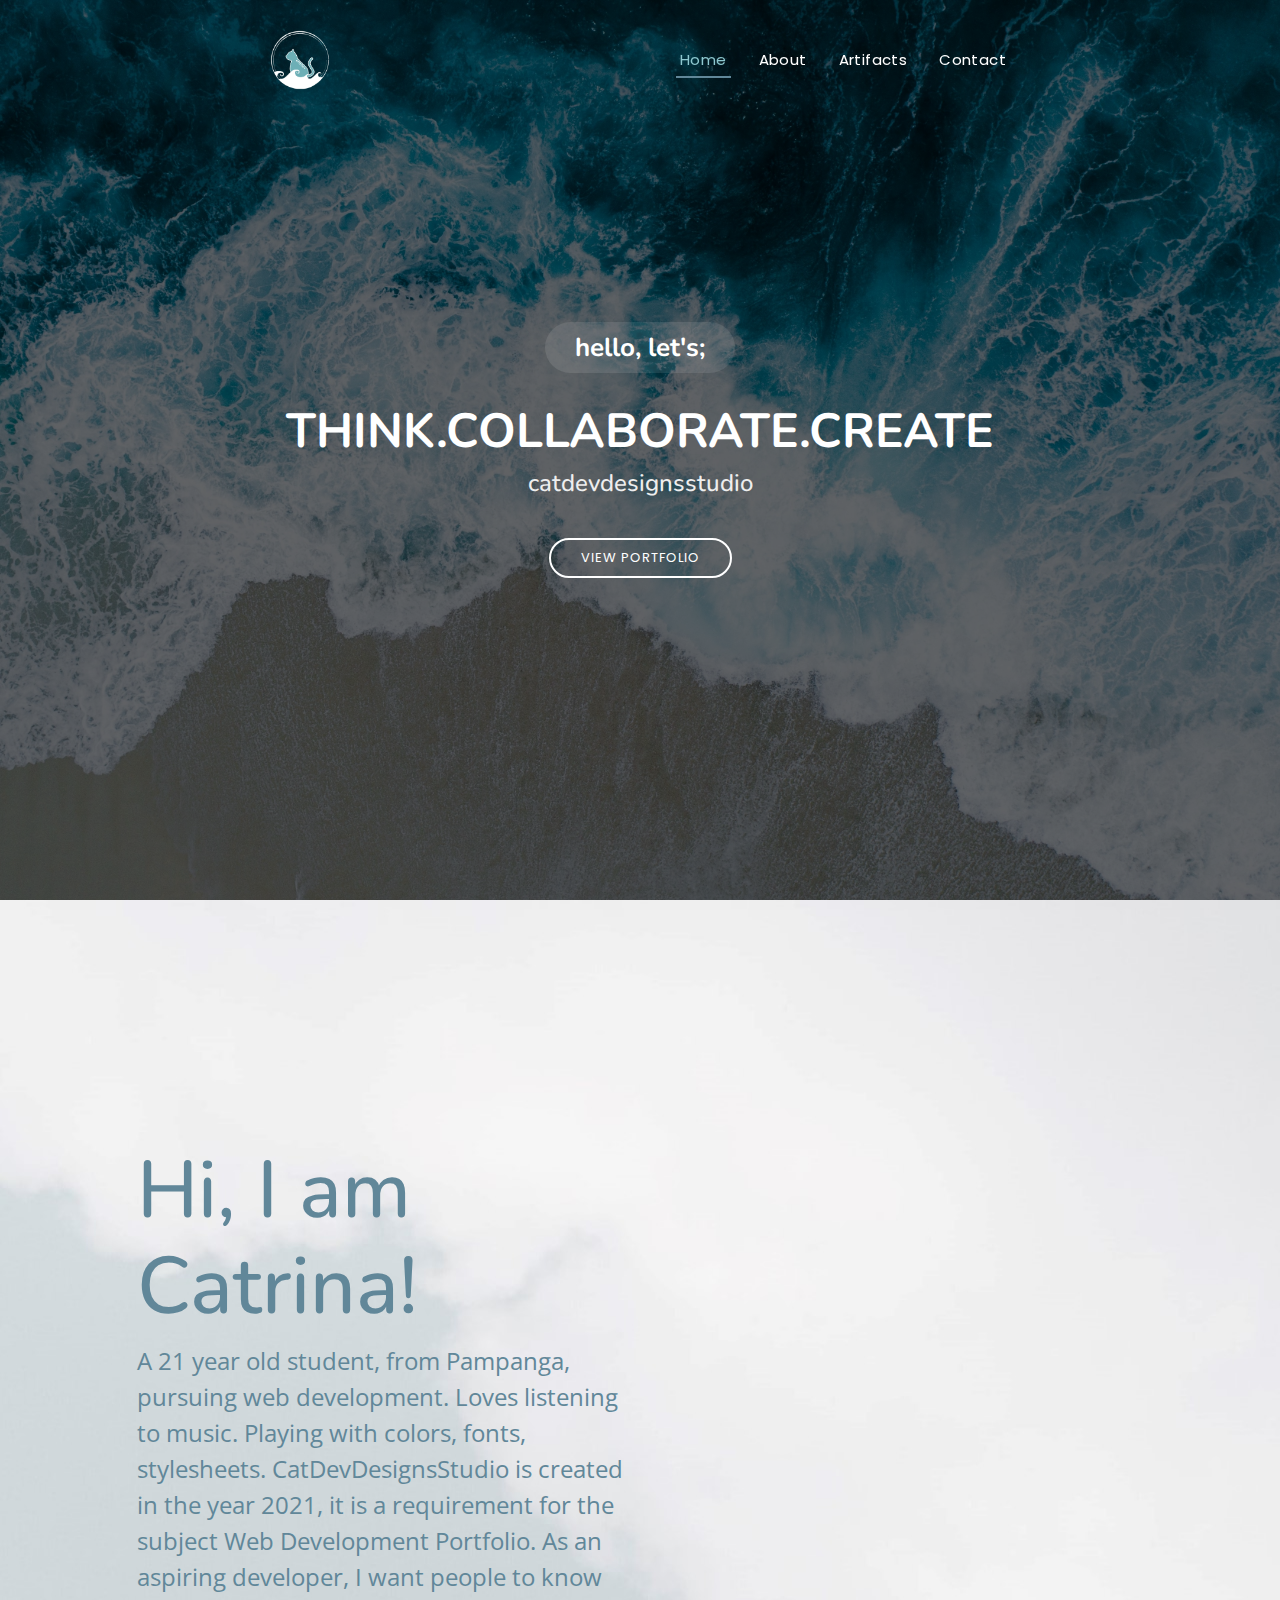
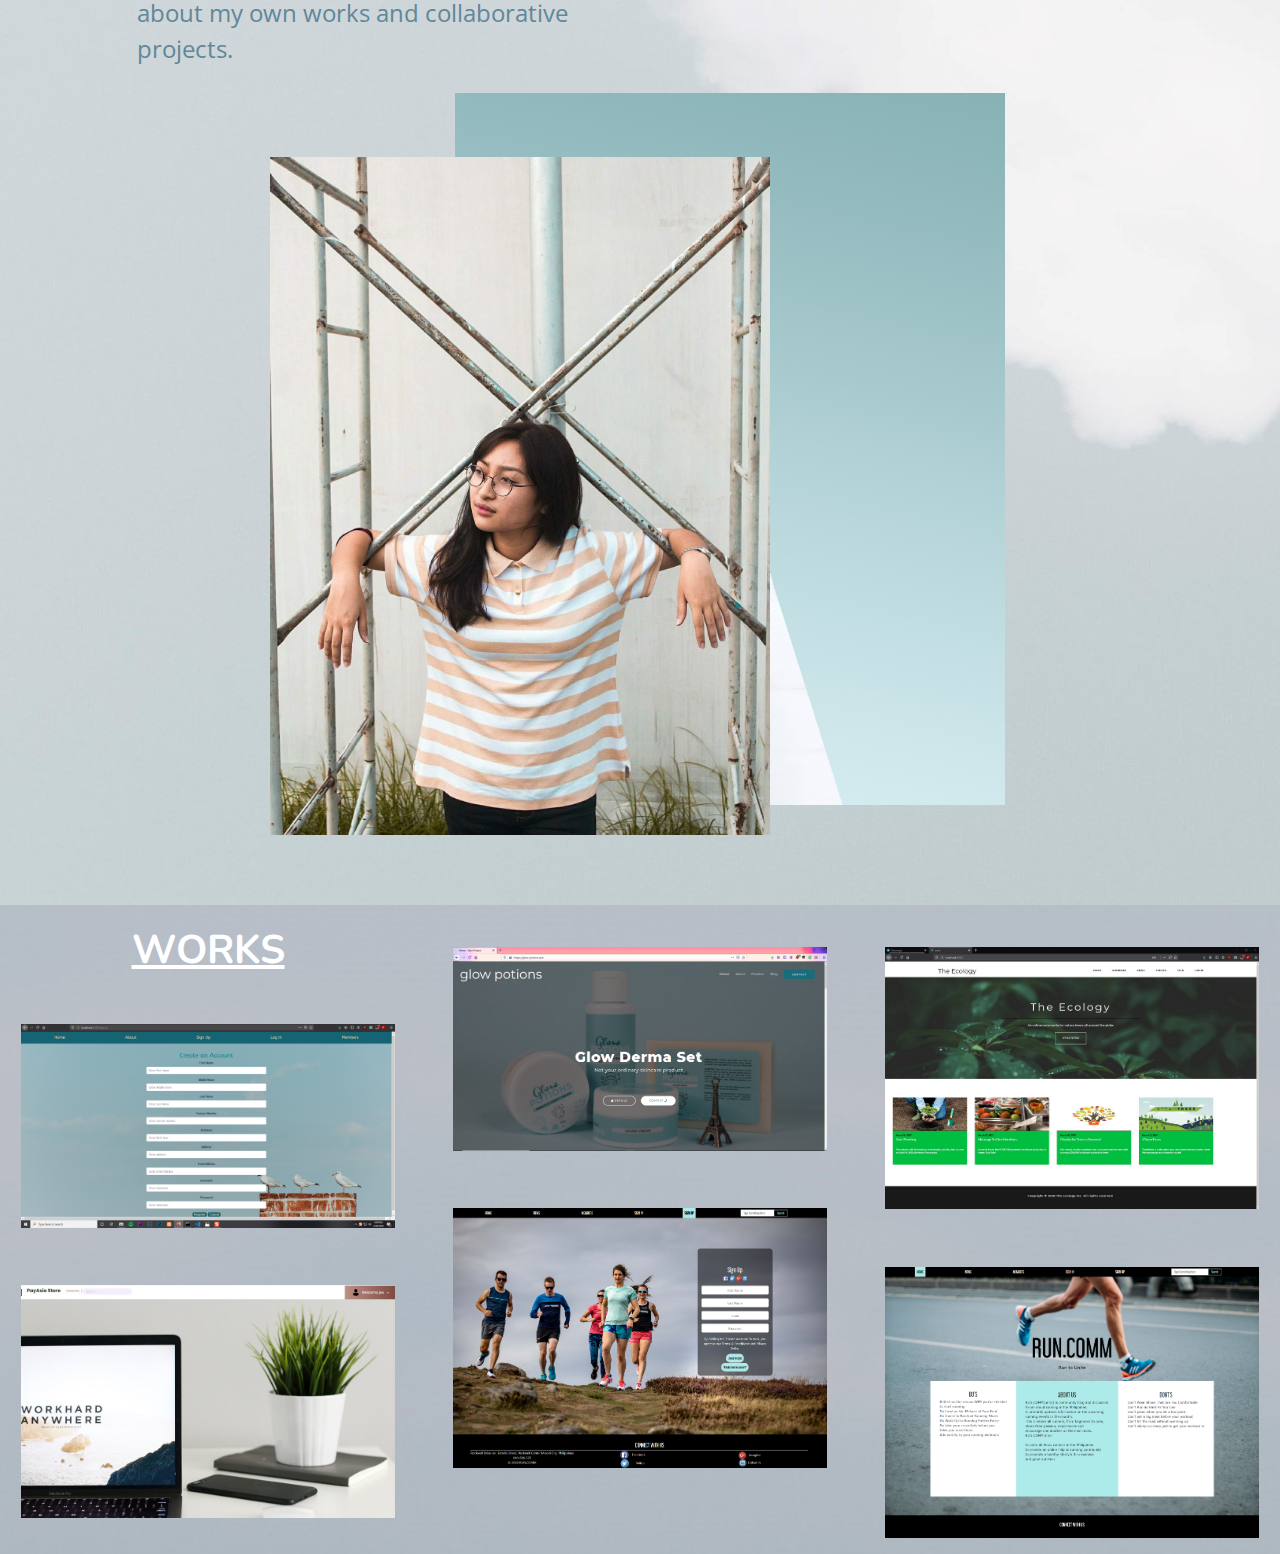
==== index.html @ 08a3bab7 "Add files via upload" ====
<!DOCTYPE html>
<html lang="en">
<head>
  <meta charset="utf-8">
  <meta content="width=device-width, initial-scale=1.0" name="viewport">
  <title>catdev</title>
  <meta content="" name="description">
  <meta content="" name="keywords">
  <!-- Favicons -->
  <link href="assets/img/catdev.png" rel="icon">
  <!-- Google Fonts -->
  <link href="https://fonts.googleapis.com/css?family=Open+Sans:300,300i,400,400i,600,600i,700,700i|Nunito:300,300i,400,400i,600,600i,700,700i|Poppins:300,300i,400,400i,500,500i,600,600i,700,700i" rel="stylesheet">
  <!-- Vendor CSS Files -->
  <link href="assets/vendor/bootstrap/css/bootstrap.min.css" rel="stylesheet">
  <link href="assets/vendor/bootstrap-icons/bootstrap-icons.css" rel="stylesheet">
  <link href="assets/vendor/boxicons/css/boxicons.min.css" rel="stylesheet">
  <link href="assets/vendor/glightbox/css/glightbox.min.css" rel="stylesheet">
  <link href="assets/vendor/remixicon/remixicon.css" rel="stylesheet">
  <link href="assets/vendor/swiper/swiper-bundle.min.css" rel="stylesheet">
  <link rel="stylesheet" href="https://maxcdn.bootstrapcdn.com/bootstrap/4.5.2/css/bootstrap.min.css">
  <script src="https://ajax.googleapis.com/ajax/libs/jquery/3.5.1/jquery.min.js"></script>
  <script src="https://cdnjs.cloudflare.com/ajax/libs/popper.js/1.16.0/umd/popper.min.js"></script>
  <script src="https://maxcdn.bootstrapcdn.com/bootstrap/4.5.2/js/bootstrap.min.js"></script>
  <!-- Template Main CSS File -->
  <link href="assets/css/style.css" rel="stylesheet">
  <!-- =======================================================
  * Template Name: Tempo - v4.0.1
  * Template URL: https://bootstrapmade.com/tempo-free-onepage-bootstrap-theme/
  * Author: BootstrapMade.com
  * License: https://bootstrapmade.com/license/
  ======================================================== -->
</head>
<body>

  <!-- ======= Header ======= -->
  <header id="header" class="fixed-top ">
    <div class="container d-flex align-items-center justify-content-between">

      <!-- <h1 class="logo"><a href="index.html">Tempo</a></h1> -->
      <!-- Uncomment below if you prefer to use an image logo -->
      <a href="index.html" class="logo"><img src="assets/img/catdev.png" id="logo" class="img-fluid"></a>

      <nav id="navbar" class="navbar">
        <ul>
          <li><a class="nav-link scrollto active" href="#hero">Home</a></li>
          <li><a class="nav-link scrollto" href="#about">About</a></li>
          <li><a class="nav-link scrollto " href="#portfolio">Artifacts</a></li>
          <li><a class="nav-link scrollto" href="#contact">Contact</a></li>
        </ul>
      </nav><!-- .navbar -->

    </div>
  </header><!-- End Header -->
  <!-- ======= Hero Section ======= -->
  <section id="hero">
    <div class="hero-container">
      <h3><strong>hello, let's;</strong></h3>
      <h1>think.collaborate.create</h1>
      <h2>catdevdesignsstudio</h2>
      <a href="#about" class="btn-get-started scrollto">View Portfolio</a>
    </div>
  </section><!-- End Hero -->
  <main id="main"> 
    <!-- ======= About Section ======= -->
    <section id="about" class="about">
    <div class="container-fluid">
      <div class="row">
        <div class="col-md-6">
          <h3 class="aboutcat">Hi, I am Catrina!</h3>        
          <p class="aboutdev">A 21 year old student, from Pampanga, pursuing web development. Loves listening to music.
           Playing with colors, fonts, stylesheets. CatDevDesignsStudio is created in the year 2021, it is a requirement for the subject Web Development Portfolio. As an aspiring developer, I want people to know about my own works and collaborative projects.</p>
        </div>
      <div class="container">
        <div class="image-stack">
          <div class="image-stack__item image-stack__item--top">
            <img src="./assets/img/aboutdev.JPG" alt="A portrait of a girl under hanging flowers." style="width: 500px;">
          </div>
          <div class="image-stack__item image-stack__item--bottom">
            <img src="./assets/img/overlap.jpg" alt="" style="width: 550px;">
          </div>
        </div>
      </div>
      </div>
    </div>
  </section> <!-- End About Section -->
   
    <!-- ======= Portfolio Section ======= -->
    <div id="portfolio">
      <h1 class="title">WORKS</h1>
      <div class="tile scale-anm web all">
            <img src="./assets/img/portfolio/Signup_2.PNG" alt="" />
      </div>
      <div class="tile scale-anm bcards all">
        <img src="./assets/img/portfolio/home_pay.jpg" alt="" />
      </div>
      <div class="tile scale-anm web all">
        <img src="./assets/img/portfolio/home_glow.PNG" alt="" />
      </div>
      <div class="tile scale-anm web all">
                <img src="./assets/img/portfolio/signup.png" alt="" />
      </div>
      <div class="tile scale-anm flyers all">
            <img src="./assets/img/portfolio/home_eco.jpg" alt="" />
      </div>
      <div class="tile scale-anm bcards all">
                <img src="./assets/img/portfolio/home_run.png" alt="" />
      </div>

      <div style="clear:both;"></div>
  <script src='https://cdnjs.cloudflare.com/ajax/libs/jquery/3.1.1/jquery.min.js'></script>

    <script src="js/index.js"></script>

    
  </footer><!-- End Footer -->
  <a href="#" class="back-to-top d-flex align-items-center justify-content-center"><i class="bi bi-arrow-up-short"></i></a>
  <!-- Vendor JS Files -->
  <script src="assets/vendor/bootstrap/js/bootstrap.bundle.min.js"></script>
  <script src="assets/vendor/glightbox/js/glightbox.min.js"></script>
  <script src="assets/vendor/isotope-layout/isotope.pkgd.min.js"></script>
  <script src="assets/vendor/php-email-form/validate.js"></script>
  <script src="assets/vendor/swiper/swiper-bundle.min.js"></script>
  <!-- Template Main JS File -->
  <script src="assets/js/main.js"></script>
</body>

</html>
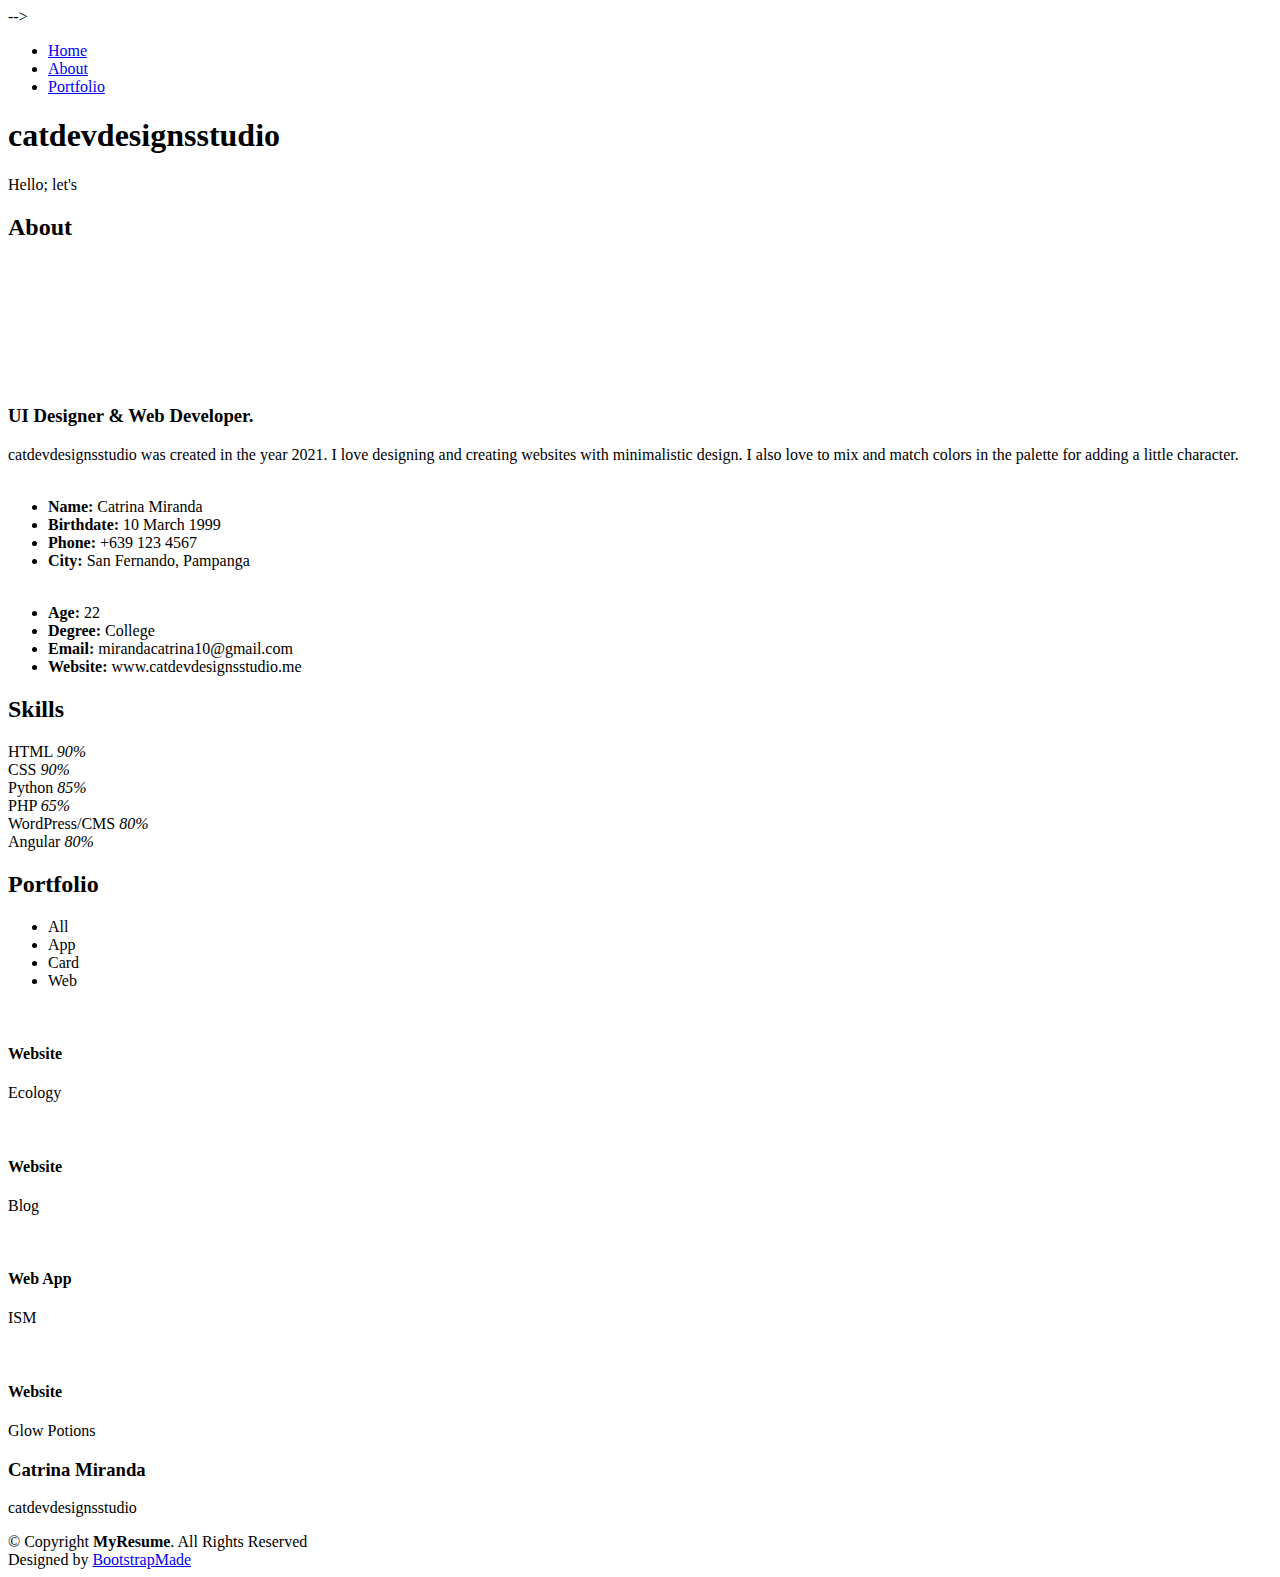
==== commit 917e0eb6: "Add files via upload" ====
--- a/index.html
+++ b/index.html
@@ -1,127 +1,752 @@
 <!DOCTYPE html>
 <html lang="en">
+
 <head>
   <meta charset="utf-8">
   <meta content="width=device-width, initial-scale=1.0" name="viewport">
-  <title>catdev</title>
+
+  <title>catdevdesignsstudio</title>
   <meta content="" name="description">
   <meta content="" name="keywords">
+
   <!-- Favicons -->
-  <link href="assets/img/catdev.png" rel="icon">
+  <link href="./assets/img/catdev.png" rel="icon">
+  <link href="./assets/img/apple-touch-icon.png" rel="apple-touch-icon">
+
   <!-- Google Fonts -->
-  <link href="https://fonts.googleapis.com/css?family=Open+Sans:300,300i,400,400i,600,600i,700,700i|Nunito:300,300i,400,400i,600,600i,700,700i|Poppins:300,300i,400,400i,500,500i,600,600i,700,700i" rel="stylesheet">
+  <link href="https://fonts.googleapis.com/css?family=Open+Sans:300,300i,400,400i,600,600i,700,700i|Raleway:300,300i,400,400i,500,500i,600,600i,700,700i|Poppins:300,300i,400,400i,500,500i,600,600i,700,700i" rel="stylesheet">
+
   <!-- Vendor CSS Files -->
-  <link href="assets/vendor/bootstrap/css/bootstrap.min.css" rel="stylesheet">
-  <link href="assets/vendor/bootstrap-icons/bootstrap-icons.css" rel="stylesheet">
-  <link href="assets/vendor/boxicons/css/boxicons.min.css" rel="stylesheet">
-  <link href="assets/vendor/glightbox/css/glightbox.min.css" rel="stylesheet">
-  <link href="assets/vendor/remixicon/remixicon.css" rel="stylesheet">
-  <link href="assets/vendor/swiper/swiper-bundle.min.css" rel="stylesheet">
-  <link rel="stylesheet" href="https://maxcdn.bootstrapcdn.com/bootstrap/4.5.2/css/bootstrap.min.css">
-  <script src="https://ajax.googleapis.com/ajax/libs/jquery/3.5.1/jquery.min.js"></script>
-  <script src="https://cdnjs.cloudflare.com/ajax/libs/popper.js/1.16.0/umd/popper.min.js"></script>
-  <script src="https://maxcdn.bootstrapcdn.com/bootstrap/4.5.2/js/bootstrap.min.js"></script>
+  <link href="./assets/vendor/aos/aos.css" rel= "stylesheet">
+  <link href="./assets/vendor/bootstrap/css/bootstrap.rtl.min.css" rel="stylesheet">
+  <link href="./assets/vendor/bootstrap-icons/bootstrap-icons.css" rel="stylesheet">
+  <link href="./assets/vendor/boxicons/css/boxicons.min.css" rel="stylesheet">
+  <link href="./assets/vendor/glightbox/css/glightbox.min.css" rel="stylesheet">
+  <link href="./assets/vendor/swiper/swiper-bundle.min.css" rel="stylesheet">
+
   <!-- Template Main CSS File -->
-  <link href="assets/css/style.css" rel="stylesheet">
+  <link href="./assets/css/style.css" rel="stylesheet">
+
   <!-- =======================================================
-  * Template Name: Tempo - v4.0.1
-  * Template URL: https://bootstrapmade.com/tempo-free-onepage-bootstrap-theme/
+  * Template Name: MyResume - v4.1.0
+  * Template URL: https://bootstrapmade.com/free-html-bootstrap-template-my-resume/
   * Author: BootstrapMade.com
   * License: https://bootstrapmade.com/license/
   ======================================================== -->
 </head>
+
 <body>
 
+ <!--   ======= Mobile nav toggle button ======= -->
+  <!-- <button type="button" class="mobile-nav-toggle d-xl-none"><i class="bi bi-list mobile-nav-toggle"></i></button> -->
+  <!-- <i class="bi bi-list mobile-nav-toggle d-xl-none"></i> --> -->
+  
   <!-- ======= Header ======= -->
-  <header id="header" class="fixed-top ">
-    <div class="container d-flex align-items-center justify-content-between">
-
-      <!-- <h1 class="logo"><a href="index.html">Tempo</a></h1> -->
-      <!-- Uncomment below if you prefer to use an image logo -->
-      <a href="index.html" class="logo"><img src="assets/img/catdev.png" id="logo" class="img-fluid"></a>
-
-      <nav id="navbar" class="navbar">
-        <ul>
-          <li><a class="nav-link scrollto active" href="#hero">Home</a></li>
-          <li><a class="nav-link scrollto" href="#about">About</a></li>
-          <li><a class="nav-link scrollto " href="#portfolio">Artifacts</a></li>
-          <li><a class="nav-link scrollto" href="#contact">Contact</a></li>
-        </ul>
-      </nav><!-- .navbar -->
-
-    </div>
+  <header id="header" class="d-flex flex-column justify-content-center">
+    
+
+    <nav id="navbar" class="navbar nav-menu">
+      <ul>
+        <li><a href="#hero" class="nav-link scrollto active"><i class="bx bx-home"></i> <span>Home</span></a></li>
+        <li><a href="#about" class="nav-link scrollto"><i class="bx bx-user"></i> <span>About</span></a></li>
+        <!-- <li><a href="#resume" class="nav-link scrollto"><i class="bx bx-file-blank"></i> <span>Resume</span></a></li> -->
+        <li><a href="#portfolio" class="nav-link scrollto"><i class="bx bx-book-content"></i> <span>Portfolio</span></a></li>
+        <!-- <li><a href="#services" class="nav-link scrollto"><i class="bx bx-server"></i> <span>Services</span></a></li> -->
+        <!-- <li><a href="#contact" class="nav-link scrollto"><i class="bx bx-envelope"></i> <span>Contact</span></a></li> -->
+      </ul>
+    </nav><!-- .nav-menu -->
+
   </header><!-- End Header -->
+
   <!-- ======= Hero Section ======= -->
-  <section id="hero">
-    <div class="hero-container">
-      <h3><strong>hello, let's;</strong></h3>
-      <h1>think.collaborate.create</h1>
-      <h2>catdevdesignsstudio</h2>
-      <a href="#about" class="btn-get-started scrollto">View Portfolio</a>
+  <section id="hero" class="d-flex flex-column justify-content-center">
+    <div class="container" data-aos="zoom-in" data-aos-delay="100">
+     
+      <h1>catdevdesignsstudio</h1>
+      <p>Hello; let's <span class="typed" data-typed-items=" think., collaborate., create."></span></p>
+      <div class="social-links">
+        <a href="#" class="twitter"><i class="bx bxl-twitter"></i></a>
+        <a href="#" class="facebook"><i class="bx bxl-facebook"></i></a>
+        <a href="#" class="instagram"><i class="bx bxl-instagram"></i></a>
+        <a href="#" class="google-plus"><i class="bx bxl-google"></i></a>
+        
+      </div>
     </div>
   </section><!-- End Hero -->
-  <main id="main"> 
+
+  <main id="main">
+
     <!-- ======= About Section ======= -->
     <section id="about" class="about">
-    <div class="container-fluid">
-      <div class="row">
-        <div class="col-md-6">
-          <h3 class="aboutcat">Hi, I am Catrina!</h3>        
-          <p class="aboutdev">A 21 year old student, from Pampanga, pursuing web development. Loves listening to music.
-           Playing with colors, fonts, stylesheets. CatDevDesignsStudio is created in the year 2021, it is a requirement for the subject Web Development Portfolio. As an aspiring developer, I want people to know about my own works and collaborative projects.</p>
-        </div>
-      <div class="container">
-        <div class="image-stack">
-          <div class="image-stack__item image-stack__item--top">
-            <img src="./assets/img/aboutdev.JPG" alt="A portrait of a girl under hanging flowers." style="width: 500px;">
-          </div>
-          <div class="image-stack__item image-stack__item--bottom">
-            <img src="./assets/img/overlap.jpg" alt="" style="width: 550px;">
-          </div>
-        </div>
-      </div>
+      <div class="container" data-aos="fade-up">
+
+        <div class="section-title">
+          <h2>About</h2>
+          <p></p>
+        </div>
+
+        <div class="row">
+          <div class="col-lg-4">
+            <img src="./assets/img/cat.JPG" class="img-fluid" alt="">
+          </div>
+          <div class="col-lg-8 pt-4 pt-lg-0 content">
+            <br>
+            <br>
+            <br>
+            <br>
+            <br>
+            <br>
+            <h3>UI Designer &amp; Web Developer.</h3>
+            <p class="fst-italic">
+              catdevdesignsstudio was created in the year 2021. I love designing and creating websites with minimalistic design. 
+              I also love to mix and match colors in the palette for adding a little character.
+            </p>
+            <div class="row">
+              <div class="col-lg-6">
+                <ul>
+                  <br>
+                  <li><i class="bi bi-chevron-right"></i> <strong>Name:</strong> <span>Catrina Miranda</span></li>
+                  <li><i class="bi bi-chevron-right"></i> <strong>Birthdate:</strong> <span>10 March 1999</span></li>
+                  <li><i class="bi bi-chevron-right"></i> <strong>Phone:</strong> <span>+639 123 4567</span></li>
+                  <li><i class="bi bi-chevron-right"></i> <strong>City:</strong> <span>San Fernando, Pampanga</span></li>
+                </ul>
+              </div>
+              <div class="col-lg-6">
+                <ul>
+                  <br>
+                  <li><i class="bi bi-chevron-right"></i> <strong>Age:</strong> <span>22</span></li>
+                  <li><i class="bi bi-chevron-right"></i> <strong>Degree:</strong> <span>College</span></li>
+                  <li><i class="bi bi-chevron-right"></i> <strong>Email:</strong> <span>mirandacatrina10@gmail.com</span></li>
+                  <li><i class="bi bi-chevron-right"></i> <strong>Website:</strong> <span>www.catdevdesignsstudio.me</span></li>
+                </ul>
+              </div>
+            </div>
+            
+          </div>
+        </div>
+
+      </div>
+    </section><!-- End About Section -->
+
+    <!-- ======= Facts Section ======= -->
+   <!--  <section id="facts" class="facts">
+      <div class="container" data-aos="fade-up">
+
+        <div class="section-title">
+          <h2>Facts</h2>
+          <p>Magnam dolores commodi suscipit. Necessitatibus eius consequatur ex aliquid fuga eum quidem. Sit sint consectetur velit. Quisquam quos quisquam cupiditate. Et nemo qui impedit suscipit alias ea. Quia fugiat sit in iste officiis commodi quidem hic quas.</p>
+        </div>
+
+        <div class="row">
+
+          <div class="col-lg-3 col-md-6">
+            <div class="count-box">
+              <i class="bi bi-emoji-smile"></i>
+              <span data-purecounter-start="0" data-purecounter-end="232" data-purecounter-duration="1" class="purecounter"></span>
+              <p>Happy Clients</p>
+            </div>
+          </div>
+
+          <div class="col-lg-3 col-md-6 mt-5 mt-md-0">
+            <div class="count-box">
+              <i class="bi bi-journal-richtext"></i>
+              <span data-purecounter-start="0" data-purecounter-end="521" data-purecounter-duration="1" class="purecounter"></span>
+              <p>Projects</p>
+            </div>
+          </div>
+
+          <div class="col-lg-3 col-md-6 mt-5 mt-lg-0">
+            <div class="count-box">
+              <i class="bi bi-headset"></i>
+              <span data-purecounter-start="0" data-purecounter-end="1463" data-purecounter-duration="1" class="purecounter"></span>
+              <p>Hours Of Support</p>
+            </div>
+          </div>
+
+          <div class="col-lg-3 col-md-6 mt-5 mt-lg-0">
+            <div class="count-box">
+              <i class="bi bi-award"></i>
+              <span data-purecounter-start="0" data-purecounter-end="25" data-purecounter-duration="1" class="purecounter"></span>
+              <p>Awards</p>
+            </div>
+          </div>
+
+        </div>
+
+      </div>
+    </section> --><!-- End Facts Section -->
+
+    <!-- ======= Skills Section ======= -->
+    <section id="skills" class="skills section-bg">
+      <div class="container" data-aos="fade-up">
+
+        <div class="section-title">
+          <h2>Skills</h2>
+         
+        </div>
+
+        <div class="row skills-content">
+
+          <div class="col-lg-6">
+
+            <div class="progress">
+              <span class="skill">HTML <i class="val">90%</i></span>
+              <div class="progress-bar-wrap">
+                <div class="progress-bar" role="progressbar" aria-valuenow="90" aria-valuemin="0" aria-valuemax="100"></div>
+              </div>
+            </div>
+
+            <div class="progress">
+              <span class="skill">CSS <i class="val">90%</i></span>
+              <div class="progress-bar-wrap">
+                <div class="progress-bar" role="progressbar" aria-valuenow="90" aria-valuemin="0" aria-valuemax="100"></div>
+              </div>
+            </div>
+
+            <div class="progress">
+              <span class="skill">Python <i class="val">85%</i></span>
+              <div class="progress-bar-wrap">
+                <div class="progress-bar" role="progressbar" aria-valuenow="85" aria-valuemin="0" aria-valuemax="100"></div>
+              </div>
+            </div>
+
+          </div>
+
+          <div class="col-lg-6">
+
+            <div class="progress">
+              <span class="skill">PHP <i class="val">65%</i></span>
+              <div class="progress-bar-wrap">
+                <div class="progress-bar" role="progressbar" aria-valuenow="65" aria-valuemin="0" aria-valuemax="100"></div>
+              </div>
+            </div>
+
+            <div class="progress">
+              <span class="skill">WordPress/CMS <i class="val">80%</i></span>
+              <div class="progress-bar-wrap">
+                <div class="progress-bar" role="progressbar" aria-valuenow="80" aria-valuemin="0" aria-valuemax="100"></div>
+              </div>
+            </div>
+
+            <div class="progress">
+              <span class="skill">Angular <i class="val">80%</i></span>
+              <div class="progress-bar-wrap">
+                <div class="progress-bar" role="progressbar" aria-valuenow="80" aria-valuemin="0" aria-valuemax="100"></div>
+              </div>
+            </div>
+
+          </div>
+
+        </div>
+
+      </div>
+    </section><!-- End Skills Section -->
+
+    <!-- ======= Resume Section ======= -->
+    <!-- <section id="resume" class="resume">
+      <div class="container" data-aos="fade-up">
+
+        <div class="section-title">
+          <h2>Resume</h2>
+          <p>Magnam dolores commodi suscipit. Necessitatibus eius consequatur ex aliquid fuga eum quidem. Sit sint consectetur velit. Quisquam quos quisquam cupiditate. Et nemo qui impedit suscipit alias ea. Quia fugiat sit in iste officiis commodi quidem hic quas.</p>
+        </div>
+
+        <div class="row">
+          <div class="col-lg-6">
+            <h3 class="resume-title">Sumary</h3>
+            <div class="resume-item pb-0">
+              <h4>Brandon Johnson</h4>
+              <p><em>Innovative and deadline-driven Graphic Designer with 3+ years of experience designing and developing user-centered digital/print marketing material from initial concept to final, polished deliverable.</em></p>
+              <ul>
+                <li>Portland par 127,Orlando, FL</li>
+                <li>(123) 456-7891</li>
+                <li>alice.barkley@example.com</li>
+              </ul>
+            </div>
+
+            <h3 class="resume-title">Education</h3>
+            <div class="resume-item">
+              <h4>Master of Fine Arts &amp; Graphic Design</h4>
+              <h5>2015 - 2016</h5>
+              <p><em>Rochester Institute of Technology, Rochester, NY</em></p>
+              <p>Qui deserunt veniam. Et sed aliquam labore tempore sed quisquam iusto autem sit. Ea vero voluptatum qui ut dignissimos deleniti nerada porti sand markend</p>
+            </div>
+            <div class="resume-item">
+              <h4>Bachelor of Fine Arts &amp; Graphic Design</h4>
+              <h5>2010 - 2014</h5>
+              <p><em>Rochester Institute of Technology, Rochester, NY</em></p>
+              <p>Quia nobis sequi est occaecati aut. Repudiandae et iusto quae reiciendis et quis Eius vel ratione eius unde vitae rerum voluptates asperiores voluptatem Earum molestiae consequatur neque etlon sader mart dila</p>
+            </div>
+          </div>
+          <div class="col-lg-6">
+            <h3 class="resume-title">Professional Experience</h3>
+            <div class="resume-item">
+              <h4>Senior graphic design specialist</h4>
+              <h5>2019 - Present</h5>
+              <p><em>Experion, New York, NY </em></p>
+              <ul>
+                <li>Lead in the design, development, and implementation of the graphic, layout, and production communication materials</li>
+                <li>Delegate tasks to the 7 members of the design team and provide counsel on all aspects of the project. </li>
+                <li>Supervise the assessment of all graphic materials in order to ensure quality and accuracy of the design</li>
+                <li>Oversee the efficient use of production project budgets ranging from $2,000 - $25,000</li>
+              </ul>
+            </div>
+            <div class="resume-item">
+              <h4>Graphic design specialist</h4>
+              <h5>2017 - 2018</h5>
+              <p><em>Stepping Stone Advertising, New York, NY</em></p>
+              <ul>
+                <li>Developed numerous marketing programs (logos, brochures,infographics, presentations, and advertisements).</li>
+                <li>Managed up to 5 projects or tasks at a given time while under pressure</li>
+                <li>Recommended and consulted with clients on the most appropriate graphic design</li>
+                <li>Created 4+ design presentations and proposals a month for clients and account managers</li>
+              </ul>
+            </div>
+          </div>
+        </div>
+
+      </div>
+    </section> --><!-- End Resume Section -->
+
+    <!-- ======= Portfolio Section ======= -->
+    <section id="portfolio" class="portfolio section-bg">
+      <div class="container" data-aos="fade-up">
+
+        <div class="section-title">
+          <h2>Portfolio</h2>
+         
+        </div>
+
+        <div class="row">
+          <div class="col-lg-12 d-flex justify-content-center" data-aos="fade-up" data-aos-delay="100">
+            <ul id="portfolio-flters">
+              <li data-filter="*" class="filter-active">All</li>
+              <li data-filter=".filter-app">App</li>
+              <li data-filter=".filter-card">Card</li>
+              <li data-filter=".filter-web">Web</li>
+            </ul>
+          </div>
+        </div>
+
+        <div class="row portfolio-container" data-aos="fade-up" data-aos-delay="200">
+
+          <div class="col-lg-4 col-md-6 portfolio-item filter-app">
+            <div class="portfolio-wrap">
+              <img src="assets/img/portfolio/eco/web1.jpg" class="img-fluid" alt="">
+              <div class="portfolio-info">
+                <h4>Website</h4>
+                <p>Ecology</p>
+                <div class="portfolio-links">
+                  <a href="assets/img/portfolio/eco/web1.jpg" data-gallery="portfolioGallery" class="portfolio-lightbox"><i></i></a>
+                  <a href="portfolio-details.html" class="portfolio-details-lightbox" data-glightbox="type: external" title="Portfolio Details"><i class="bx bx-link"></i></a>
+                </div>
+              </div>
+            </div>
+          </div>
+
+          <div class="col-lg-4 col-md-6 portfolio-item filter-web">
+            <div class="portfolio-wrap">
+              <img src="assets/img/portfolio/run/blog.jpg" class="img-fluid" alt="">
+              <div class="portfolio-info">
+                <h4>Website</h4>
+                <p>Blog</p>
+                <div class="portfolio-links">
+                  <a href="assets/img/portfolio/run/blog.jpg" data-gallery="portfolioGallery" class="portfolio-lightbox"><i></i></a>
+                  <a href="portfolio-details1.html" class="portfolio-details-lightbox" data-glightbox="type: external" title="Portfolio Details"><i class="bx bx-link"></i></a>
+                </div>
+              </div>
+            </div>
+          </div>
+
+          <div class="col-lg-4 col-md-6 portfolio-item filter-app">
+            <div class="portfolio-wrap">
+              <img src="assets/img/portfolio/inventory/ism.jpg" class="img-fluid" alt="">
+              <div class="portfolio-info">
+                <h4>Web App</h4>
+                <p>ISM</p>
+                <div class="portfolio-links">
+                  <a href="assets/img/portfolio/inventory/ism.jpg" data-gallery="portfolioGallery" class="portfolio-lightbox"><i></i></a>
+                  <a href="portfolio-details2.html" class="portfolio-details-lightbox" data-glightbox="type: external" title="Portfolio Details"><i class="bx bx-link"></i></a>
+                </div>
+              </div>
+            </div>
+          </div>
+
+         <!--  <div class="col-lg-4 col-md-6 portfolio-item filter-card">
+            <div class="portfolio-wrap">
+              <img src="assets/img/portfolio/portfolio-4.jpg" class="img-fluid" alt="">
+              <div class="portfolio-info">
+                <h4>Card 2</h4>
+                <p>Card</p>
+                <div class="portfolio-links">
+                  <a href="assets/img/portfolio/portfolio-4.jpg" data-gallery="portfolioGallery" class="portfolio-lightbox" title="Card 2"><i class="bx bx-plus"></i></a>
+                  <a href="portfolio-details.html" class="portfolio-details-lightbox" data-glightbox="type: external" title="Portfolio Details"><i class="bx bx-link"></i></a>
+                </div>
+              </div>
+            </div>
+          </div> -->
+
+          <div class="col-lg-4 col-md-6 portfolio-item filter-web">
+            <div class="portfolio-wrap">
+              <img src="assets/img/portfolio/glow/11.jpg" class="img-fluid" alt="">
+              <div class="portfolio-info">
+                <h4>Website</h4>
+                <p>Glow Potions</p>
+                <div class="portfolio-links">
+                  <a href="assets/img/portfolio/glow/11.jpg" data-gallery="portfolioGallery" class="portfolio-lightbox"><i></i></a>
+                  <a href="portfolio-details3.html" class="portfolio-details-lightbox" data-glightbox="type: external" title="Portfolio Details"><i class="bx bx-link"></i></a>
+                </div>
+              </div>
+            </div>
+          </div>
+
+         <!--  <div class="col-lg-4 col-md-6 portfolio-item filter-app">
+            <div class="portfolio-wrap">
+              <img src="assets/img/portfolio/portfolio-6.jpg" class="img-fluid" alt="">
+              <div class="portfolio-info">
+                <h4>App 3</h4>
+                <p>App</p>
+                <div class="portfolio-links">
+                  <a href="assets/img/portfolio/portfolio-6.jpg" data-gallery="portfolioGallery" class="portfolio-lightbox" title="App 3"><i class="bx bx-plus"></i></a>
+                  <a href="portfolio-details.html" class="portfolio-details-lightbox" data-glightbox="type: external" title="Portfolio Details"><i class="bx bx-link"></i></a>
+                </div>
+              </div>
+            </div>
+          </div>
+ -->
+         <!--  <div class="col-lg-4 col-md-6 portfolio-item filter-card">
+            <div class="portfolio-wrap">
+              <img src="assets/img/portfolio/portfolio-7.jpg" class="img-fluid" alt="">
+              <div class="portfolio-info">
+                <h4>Card 1</h4>
+                <p>Card</p>
+                <div class="portfolio-links">
+                  <a href="assets/img/portfolio/portfolio-7.jpg" data-gallery="portfolioGallery" class="portfolio-lightbox" title="Card 1"><i class="bx bx-plus"></i></a>
+                  <a href="portfolio-details.html" class="portfolio-details-lightbox" data-glightbox="type: external" title="Portfolio Details"><i class="bx bx-link"></i></a>
+                </div>
+              </div>
+            </div>
+          </div>
+
+          <div class="col-lg-4 col-md-6 portfolio-item filter-card">
+            <div class="portfolio-wrap">
+              <img src="assets/img/portfolio/portfolio-8.jpg" class="img-fluid" alt="">
+              <div class="portfolio-info">
+                <h4>Card 3</h4>
+                <p>Card</p>
+                <div class="portfolio-links">
+                  <a href="assets/img/portfolio/portfolio-8.jpg" data-gallery="portfolioGallery" class="portfolio-lightbox" title="Card 3"><i class="bx bx-plus"></i></a>
+                  <a href="portfolio-details.html" class="portfolio-details-lightbox" data-glightbox="type: external" title="Portfolio Details"><i class="bx bx-link"></i></a>
+                </div>
+              </div>
+            </div>
+          </div>
+
+          <div class="col-lg-4 col-md-6 portfolio-item filter-web">
+            <div class="portfolio-wrap">
+              <img src="assets/img/portfolio/portfolio-9.jpg" class="img-fluid" alt="">
+              <div class="portfolio-info">
+                <h4>Web 3</h4>
+                <p>Web</p>
+                <div class="portfolio-links">
+                  <a href="assets/img/portfolio/portfolio-9.jpg" data-gallery="portfolioGallery" class="portfolio-lightbox" title="Web 3"><i class="bx bx-plus"></i></a>
+                  <a href="portfolio-details.html" class="portfolio-details-lightbox" data-glightbox="type: external" title="Portfolio Details"><i class="bx bx-link"></i></a>
+                </div>
+              </div>
+            </div>
+          </div>
+
+        </div>
+
+      </div> -->
+    </section><!-- End Portfolio Section -->
+
+    <!-- ======= Services Section ======= -->
+   <!--  <section id="services" class="services">
+      <div class="container" data-aos="fade-up">
+
+        <div class="section-title">
+          <h2>Services</h2>
+          <p>Magnam dolores commodi suscipit. Necessitatibus eius consequatur ex aliquid fuga eum quidem. Sit sint consectetur velit. Quisquam quos quisquam cupiditate. Et nemo qui impedit suscipit alias ea. Quia fugiat sit in iste officiis commodi quidem hic quas.</p>
+        </div>
+
+        <div class="row">
+
+          <div class="col-lg-4 col-md-6 d-flex align-items-stretch" data-aos="zoom-in" data-aos-delay="100">
+            <div class="icon-box iconbox-blue">
+              <div class="icon">
+                <svg width="100" height="100" viewBox="0 0 600 600" xmlns="http://www.w3.org/2000/svg">
+                  <path stroke="none" stroke-width="0" fill="#f5f5f5" d="M300,521.0016835830174C376.1290562159157,517.8887921683347,466.0731472004068,529.7835943286574,510.70327084640275,468.03025145048787C554.3714126377745,407.6079735673963,508.03601936045806,328.9844924480964,491.2728898941984,256.3432110539036C474.5976632858925,184.082847569629,479.9380746630129,96.60480741107993,416.23090153303,58.64404602377083C348.86323505073057,18.502131276798302,261.93793281208167,40.57373210992963,193.5410806939664,78.93577620505333C130.42746243093433,114.334589627462,98.30271207620316,179.96522072025542,76.75703585869454,249.04625023123273C51.97151888228291,328.5150500222984,13.704378332031375,421.85034740162234,66.52175969318436,486.19268352777647C119.04800174914682,550.1803526380478,217.28368757567262,524.383925680826,300,521.0016835830174"></path>
+                </svg>
+                <i class="bx bxl-dribbble"></i>
+              </div>
+              <h4><a href="">Lorem Ipsum</a></h4>
+              <p>Voluptatum deleniti atque corrupti quos dolores et quas molestias excepturi</p>
+            </div>
+          </div>
+
+          <div class="col-lg-4 col-md-6 d-flex align-items-stretch mt-4 mt-md-0" data-aos="zoom-in" data-aos-delay="200">
+            <div class="icon-box iconbox-orange ">
+              <div class="icon">
+                <svg width="100" height="100" viewBox="0 0 600 600" xmlns="http://www.w3.org/2000/svg">
+                  <path stroke="none" stroke-width="0" fill="#f5f5f5" d="M300,582.0697525312426C382.5290701553225,586.8405444964366,449.9789794690241,525.3245884688669,502.5850820975895,461.55621195738473C556.606425686781,396.0723002908107,615.8543463187945,314.28637112970534,586.6730223649479,234.56875336149918C558.9533121215079,158.8439757836574,454.9685369536778,164.00468322053177,381.49747125262974,130.76875717737553C312.15926192815925,99.40240125094834,248.97055460311594,18.661163978235184,179.8680185752513,50.54337015887873C110.5421016452524,82.52863877960104,119.82277516462835,180.83849132639028,109.12597500060166,256.43424936330496C100.08760227029461,320.3096726198365,92.17705696193138,384.0621239912766,124.79988738764834,439.7174275375508C164.83382741302287,508.01625554203684,220.96474134820875,577.5009287672846,300,582.0697525312426"></path>
+                </svg>
+                <i class="bx bx-file"></i>
+              </div>
+              <h4><a href="">Sed Perspiciatis</a></h4>
+              <p>Duis aute irure dolor in reprehenderit in voluptate velit esse cillum dolore</p>
+            </div>
+          </div>
+
+          <div class="col-lg-4 col-md-6 d-flex align-items-stretch mt-4 mt-lg-0" data-aos="zoom-in" data-aos-delay="300">
+            <div class="icon-box iconbox-pink">
+              <div class="icon">
+                <svg width="100" height="100" viewBox="0 0 600 600" xmlns="http://www.w3.org/2000/svg">
+                  <path stroke="none" stroke-width="0" fill="#f5f5f5" d="M300,541.5067337569781C382.14930387511276,545.0595476570109,479.8736841581634,548.3450877840088,526.4010558755058,480.5488172755941C571.5218469581645,414.80211281144784,517.5187510058486,332.0715597781072,496.52539010469104,255.14436215662573C477.37192572678356,184.95920475031193,473.57363656557914,105.61284051026155,413.0603344069578,65.22779650032875C343.27470386102294,18.654635553484475,251.2091493199835,5.337323636656869,175.0934190732945,40.62881213300186C97.87086631185822,76.43348514350839,51.98124368387456,156.15599469081315,36.44837278890362,239.84606092416172C21.716077023791087,319.22268207091537,43.775223500013084,401.1760424656574,96.891909868211,461.97329694683043C147.22146801428983,519.5804099606455,223.5754009179313,538.201503339737,300,541.5067337569781"></path>
+                </svg>
+                <i class="bx bx-tachometer"></i>
+              </div>
+              <h4><a href="">Magni Dolores</a></h4>
+              <p>Excepteur sint occaecat cupidatat non proident, sunt in culpa qui officia</p>
+            </div>
+          </div>
+
+          <div class="col-lg-4 col-md-6 d-flex align-items-stretch mt-4" data-aos="zoom-in" data-aos-delay="100">
+            <div class="icon-box iconbox-yellow">
+              <div class="icon">
+                <svg width="100" height="100" viewBox="0 0 600 600" xmlns="http://www.w3.org/2000/svg">
+                  <path stroke="none" stroke-width="0" fill="#f5f5f5" d="M300,503.46388370962813C374.79870501325706,506.71871716319447,464.8034551963731,527.1746412648533,510.4981551193396,467.86667711651364C555.9287308511215,408.9015244558933,512.6030010748507,327.5744911775523,490.211057578863,256.5855673507754C471.097692560561,195.9906835881958,447.69079081568157,138.11976852964426,395.19560036434837,102.3242989838813C329.3053358748298,57.3949838291264,248.02791733380457,8.279543830951368,175.87071277845988,42.242879143198664C103.41431057327972,76.34704239035025,93.79494320519305,170.9812938413882,81.28167332365135,250.07896920659033C70.17666984294237,320.27484674793965,64.84698225790005,396.69656628748305,111.28512138212992,450.4950937839243C156.20124167950087,502.5303643271138,231.32542653798444,500.4755392045468,300,503.46388370962813"></path>
+                </svg>
+                <i class="bx bx-layer"></i>
+              </div>
+              <h4><a href="">Nemo Enim</a></h4>
+              <p>At vero eos et accusamus et iusto odio dignissimos ducimus qui blanditiis</p>
+            </div>
+          </div>
+
+          <div class="col-lg-4 col-md-6 d-flex align-items-stretch mt-4" data-aos="zoom-in" data-aos-delay="200">
+            <div class="icon-box iconbox-red">
+              <div class="icon">
+                <svg width="100" height="100" viewBox="0 0 600 600" xmlns="http://www.w3.org/2000/svg">
+                  <path stroke="none" stroke-width="0" fill="#f5f5f5" d="M300,532.3542879108572C369.38199826031484,532.3153073249985,429.10787420159085,491.63046689027357,474.5244479745417,439.17860296908856C522.8885846962883,383.3225815378663,569.1668002868075,314.3205725914397,550.7432151929288,242.7694973846089C532.6665558377875,172.5657663291529,456.2379748765914,142.6223662098291,390.3689995646985,112.34683881706744C326.66090330228417,83.06452184765237,258.84405631176094,53.51806209861945,193.32584062364296,78.48882559362697C121.61183558270385,105.82097193414197,62.805066853699245,167.19869350419734,48.57481801355237,242.6138429142374C34.843463184063346,315.3850353017275,76.69343916112496,383.4422959591041,125.22947124332185,439.3748458443577C170.7312796277747,491.8107796887764,230.57421082200815,532.3932930995766,300,532.3542879108572"></path>
+                </svg>
+                <i class="bx bx-slideshow"></i>
+              </div>
+              <h4><a href="">Dele Cardo</a></h4>
+              <p>Quis consequatur saepe eligendi voluptatem consequatur dolor consequuntur</p>
+            </div>
+          </div>
+
+          <div class="col-lg-4 col-md-6 d-flex align-items-stretch mt-4" data-aos="zoom-in" data-aos-delay="300">
+            <div class="icon-box iconbox-teal">
+              <div class="icon">
+                <svg width="100" height="100" viewBox="0 0 600 600" xmlns="http://www.w3.org/2000/svg">
+                  <path stroke="none" stroke-width="0" fill="#f5f5f5" d="M300,566.797414625762C385.7384707136149,576.1784315230908,478.7894351017131,552.8928747891023,531.9192734346935,484.94944893311C584.6109503024035,417.5663521118492,582.489472248146,322.67544863468447,553.9536738515405,242.03673114598146C529.1557734026468,171.96086150256528,465.24506316201064,127.66468636344209,395.9583748389544,100.7403814666027C334.2173773831606,76.7482773500951,269.4350130405921,84.62216499799875,207.1952322260088,107.2889140133804C132.92018162631612,134.33871894543012,41.79353780512637,160.00259165414826,22.644507872594943,236.69541883565114C3.319112789854554,314.0945973066697,72.72355303640163,379.243833228382,124.04198916343866,440.3218312028393C172.9286146004772,498.5055451809895,224.45579914871206,558.5317968840102,300,566.797414625762"></path>
+                </svg>
+                <i class="bx bx-arch"></i>
+              </div>
+              <h4><a href="">Divera Don</a></h4>
+              <p>Modi nostrum vel laborum. Porro fugit error sit minus sapiente sit aspernatur</p>
+            </div>
+          </div>
+
+        </div>
+
+      </div>
+    </section> --><!-- End Services Section -->
+
+    <!-- ======= Testimonials Section ======= -->
+   <!--  <section id="testimonials" class="testimonials section-bg">
+      <div class="container" data-aos="fade-up">
+
+        <div class="section-title">
+          <h2>Testimonials</h2>
+        </div>
+
+        <div class="testimonials-slider swiper-container" data-aos="fade-up" data-aos-delay="100">
+          <div class="swiper-wrapper">
+
+            <div class="swiper-slide">
+              <div class="testimonial-item">
+                <img src="assets/img/testimonials/testimonials-1.jpg" class="testimonial-img" alt="">
+                <h3>Saul Goodman</h3>
+                <h4>Ceo &amp; Founder</h4>
+                <p>
+                  <i class="bx bxs-quote-alt-left quote-icon-left"></i>
+                  Proin iaculis purus consequat sem cure digni ssim donec porttitora entum suscipit rhoncus. Accusantium quam, ultricies eget id, aliquam eget nibh et. Maecen aliquam, risus at semper.
+                  <i class="bx bxs-quote-alt-right quote-icon-right"></i>
+                </p>
+              </div>
+            </div> --><!-- End testimonial item -->
+
+            <!-- <div class="swiper-slide">
+              <div class="testimonial-item">
+                <img src="assets/img/testimonials/testimonials-2.jpg" class="testimonial-img" alt="">
+                <h3>Sara Wilsson</h3>
+                <h4>Designer</h4>
+                <p>
+                  <i class="bx bxs-quote-alt-left quote-icon-left"></i>
+                  Export tempor illum tamen malis malis eram quae irure esse labore quem cillum quid cillum eram malis quorum velit fore eram velit sunt aliqua noster fugiat irure amet legam anim culpa.
+                  <i class="bx bxs-quote-alt-right quote-icon-right"></i>
+                </p>
+              </div>
+            </div> --><!-- End testimonial item -->
+
+            <!-- <div class="swiper-slide">
+              <div class="testimonial-item">
+                <img src="assets/img/testimonials/testimonials-3.jpg" class="testimonial-img" alt="">
+                <h3>Jena Karlis</h3>
+                <h4>Store Owner</h4>
+                <p>
+                  <i class="bx bxs-quote-alt-left quote-icon-left"></i>
+                  Enim nisi quem export duis labore cillum quae magna enim sint quorum nulla quem veniam duis minim tempor labore quem eram duis noster aute amet eram fore quis sint minim.
+                  <i class="bx bxs-quote-alt-right quote-icon-right"></i>
+                </p>
+              </div>
+            </div> --><!-- End testimonial item -->
+
+           <!--  <div class="swiper-slide">
+              <div class="testimonial-item">
+                <img src="assets/img/testimonials/testimonials-4.jpg" class="testimonial-img" alt="">
+                <h3>Matt Brandon</h3>
+                <h4>Freelancer</h4>
+                <p>
+                  <i class="bx bxs-quote-alt-left quote-icon-left"></i>
+                  Fugiat enim eram quae cillum dolore dolor amet nulla culpa multos export minim fugiat minim velit minim dolor enim duis veniam ipsum anim magna sunt elit fore quem dolore labore illum veniam.
+                  <i class="bx bxs-quote-alt-right quote-icon-right"></i>
+                </p>
+              </div>
+            </div> --><!-- End testimonial item -->
+<!-- 
+            <div class="swiper-slide">
+              <div class="testimonial-item">
+                <img src="assets/img/testimonials/testimonials-5.jpg" class="testimonial-img" alt="">
+                <h3>John Larson</h3>
+                <h4>Entrepreneur</h4>
+                <p>
+                  <i class="bx bxs-quote-alt-left quote-icon-left"></i>
+                  Quis quorum aliqua sint quem legam fore sunt eram irure aliqua veniam tempor noster veniam enim culpa labore duis sunt culpa nulla illum cillum fugiat legam esse veniam culpa fore nisi cillum quid.
+                  <i class="bx bxs-quote-alt-right quote-icon-right"></i>
+                </p>
+              </div>
+            </div> --><!-- End testimonial item -->
+
+          </div>
+          <div class="swiper-pagination"></div>
+        </div>
+
+      </div>
+    </section><!-- End Testimonials Section -->
+
+    <!-- ======= Contact Section ======= -->
+    <!-- <section id="contact" class="contact">
+      <div class="container" data-aos="fade-up">
+
+        <div class="section-title">
+          <h2>Contact</h2>
+        </div>
+
+        <div class="row mt-1">
+
+          <div class="col-lg-4">
+            <div class="info">
+              <div class="address">
+                <i class="bi bi-geo-alt"></i>
+                <h4>Location:</h4>
+                <p>A108 Adam Street, New York, NY 535022</p>
+              </div>
+
+              <div class="email">
+                <i class="bi bi-envelope"></i>
+                <h4>Email:</h4>
+                <p>info@example.com</p>
+              </div>
+
+              <div class="phone">
+                <i class="bi bi-phone"></i>
+                <h4>Call:</h4>
+                <p>+1 5589 55488 55s</p>
+              </div>
+
+            </div>
+
+          </div>
+
+          <div class="col-lg-8 mt-5 mt-lg-0">
+
+            <form action="forms/contact.php" method="post" role="form" class="php-email-form">
+              <div class="row">
+                <div class="col-md-6 form-group">
+                  <input type="text" name="name" class="form-control" id="name" placeholder="Your Name" required>
+                </div>
+                <div class="col-md-6 form-group mt-3 mt-md-0">
+                  <input type="email" class="form-control" name="email" id="email" placeholder="Your Email" required>
+                </div>
+              </div>
+              <div class="form-group mt-3">
+                <input type="text" class="form-control" name="subject" id="subject" placeholder="Subject" required>
+              </div>
+              <div class="form-group mt-3">
+                <textarea class="form-control" name="message" rows="5" placeholder="Message" required></textarea>
+              </div>
+              <div class="my-3">
+                <div class="loading">Loading</div>
+                <div class="error-message"></div>
+                <div class="sent-message">Your message has been sent. Thank you!</div>
+              </div>
+              <div class="text-center"><button type="submit">Send Message</button></div>
+            </form>
+
+          </div>
+
+        </div>
+
+      </div>
+    </section> --><!-- End Contact Section -->
+
+  </main><!-- End #main -->
+
+  <!-- ======= Footer ======= -->
+  <footer id="footer">
+    <div class="container">
+      <h3>Catrina Miranda</h3>
+      <p>catdevdesignsstudio</p>
+      <div class="social-links">
+        <a href="#" class="twitter"><i class="bx bxl-twitter"></i></a>
+        <a href="#" class="facebook"><i class="bx bxl-facebook"></i></a>
+        <a href="#" class="instagram"><i class="bx bxl-instagram"></i></a>
+        <a href="#" class="google-plus"><i class="bx bxl-google"></i></a>
+        
+      </div>
+      <div class="copyright">
+        &copy; Copyright <strong><span>MyResume</span></strong>. All Rights Reserved
+      </div>
+      <div class="credits">
+        <!-- All the links in the footer should remain intact. -->
+        <!-- You can delete the links only if you purchased the pro version. -->
+        <!-- Licensing information: [license-url] -->
+        <!-- Purchase the pro version with working PHP/AJAX contact form: https://bootstrapmade.com/free-html-bootstrap-template-my-resume/ -->
+        Designed by <a href="https://bootstrapmade.com/">BootstrapMade</a>
       </div>
     </div>
-  </section> <!-- End About Section -->
-   
-    <!-- ======= Portfolio Section ======= -->
-    <div id="portfolio">
-      <h1 class="title">WORKS</h1>
-      <div class="tile scale-anm web all">
-            <img src="./assets/img/portfolio/Signup_2.PNG" alt="" />
-      </div>
-      <div class="tile scale-anm bcards all">
-        <img src="./assets/img/portfolio/home_pay.jpg" alt="" />
-      </div>
-      <div class="tile scale-anm web all">
-        <img src="./assets/img/portfolio/home_glow.PNG" alt="" />
-      </div>
-      <div class="tile scale-anm web all">
-                <img src="./assets/img/portfolio/signup.png" alt="" />
-      </div>
-      <div class="tile scale-anm flyers all">
-            <img src="./assets/img/portfolio/home_eco.jpg" alt="" />
-      </div>
-      <div class="tile scale-anm bcards all">
-                <img src="./assets/img/portfolio/home_run.png" alt="" />
-      </div>
-
-      <div style="clear:both;"></div>
-  <script src='https://cdnjs.cloudflare.com/ajax/libs/jquery/3.1.1/jquery.min.js'></script>
-
-    <script src="js/index.js"></script>
-
-    
   </footer><!-- End Footer -->
+
+  <div id="preloader"></div>
   <a href="#" class="back-to-top d-flex align-items-center justify-content-center"><i class="bi bi-arrow-up-short"></i></a>
-  <!-- Vendor JS Files -->
-  <script src="assets/vendor/bootstrap/js/bootstrap.bundle.min.js"></script>
-  <script src="assets/vendor/glightbox/js/glightbox.min.js"></script>
-  <script src="assets/vendor/isotope-layout/isotope.pkgd.min.js"></script>
-  <script src="assets/vendor/php-email-form/validate.js"></script>
-  <script src="assets/vendor/swiper/swiper-bundle.min.js"></script>
+
+</body>
+
+</html>
+
+<script src="./assets/vendor/aos/aos.js"></script>
+  <script src="./assets/vendor/bootstrap/js/bootstrap.bundle.min.js"></script>
+  <script src="./assets/vendor/glightbox/js/glightbox.min.js"></script>
+  <script src="./assets/vendor/isotope-layout/isotope.pkgd.min.js"></script>
+  <script src="./assets/vendor/php-email-form/validate.js"></script>
+  <script src="./assets/vendor/purecounter/purecounter.js"></script>
+  <script src="./assets/vendor/swiper/swiper-bundle.min.js"></script>
+  <script src="./assets/vendor/typed.js/typed.min.js"></script>
+  <script src="./assets/vendor/waypoints/noframework.waypoints.js"></script>
+
   <!-- Template Main JS File -->
-  <script src="assets/js/main.js"></script>
-</body>
-
-</html>+  <script src="./assets/js/main.js"></script>
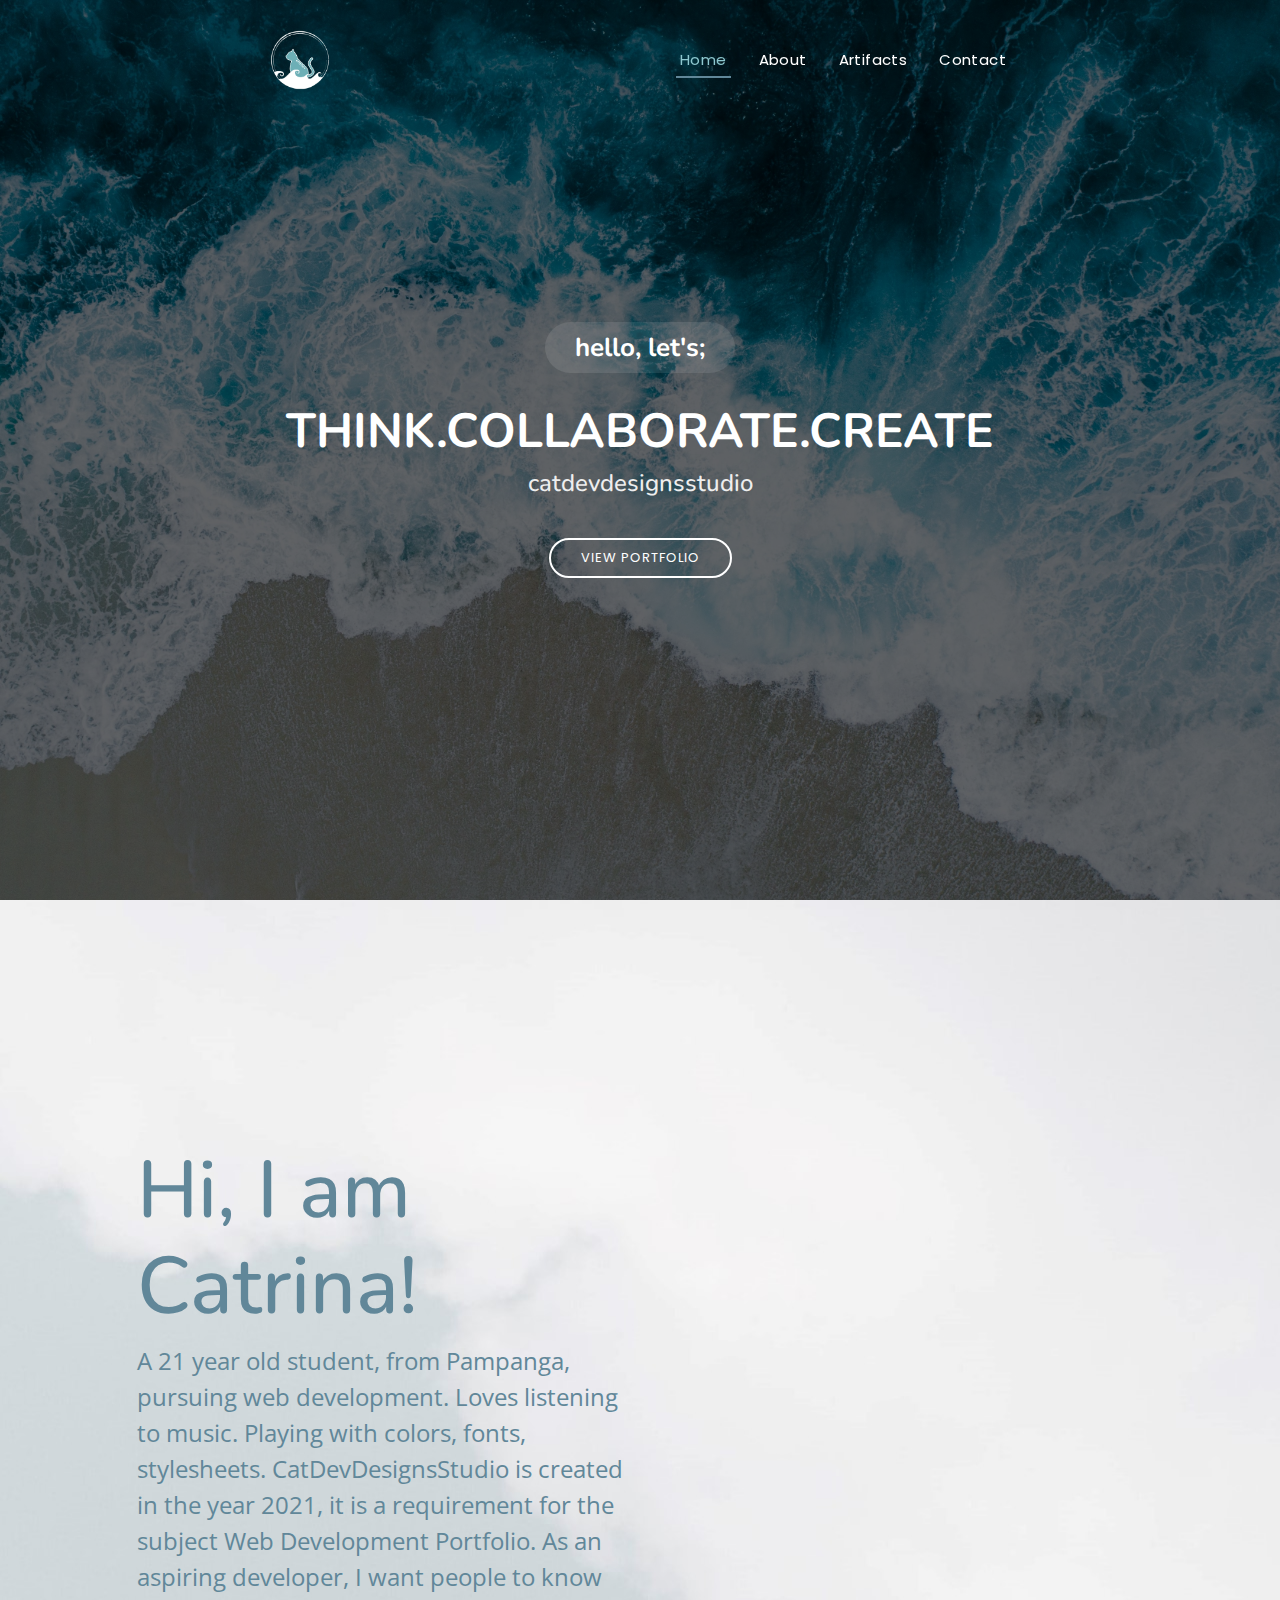
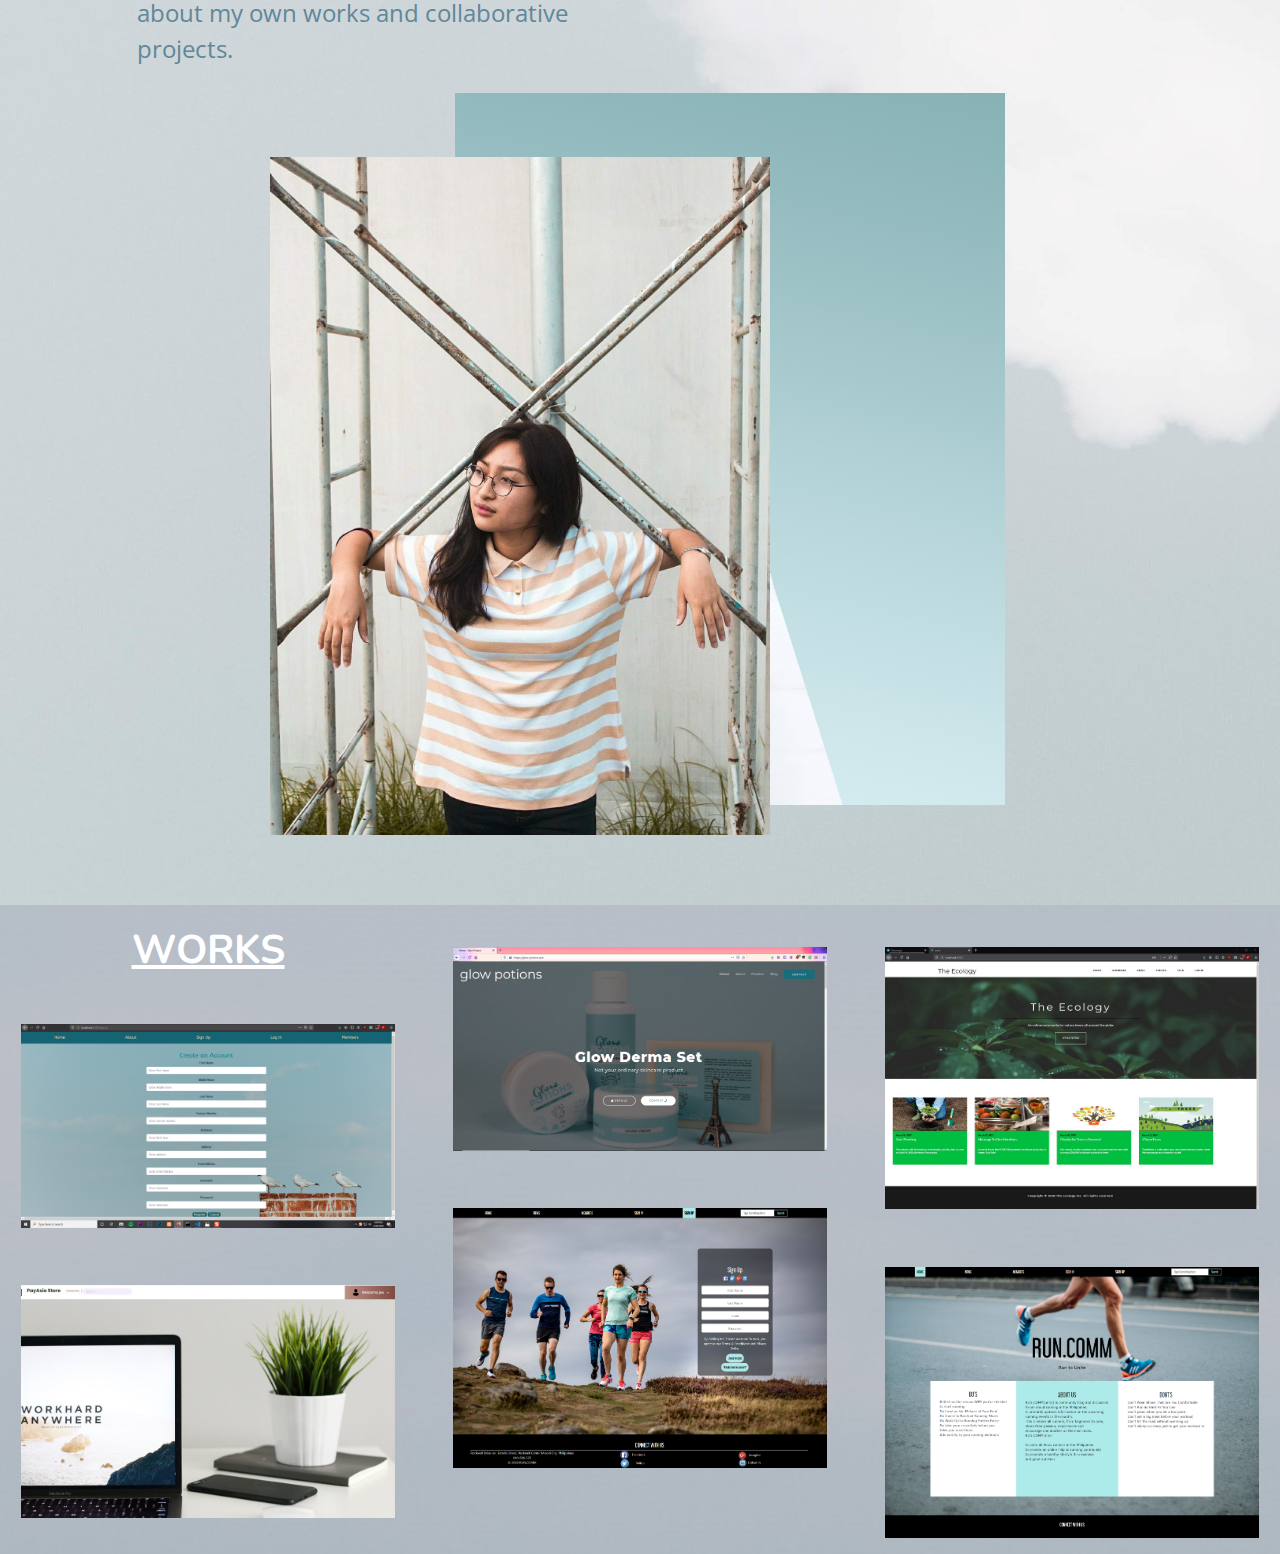
==== commit a170a86e: "Revert "Revert "Add files via upload""" ====
--- a/index.html
+++ b/index.html
@@ -1,752 +1,127 @@
 <!DOCTYPE html>
 <html lang="en">
-
 <head>
   <meta charset="utf-8">
   <meta content="width=device-width, initial-scale=1.0" name="viewport">
-
-  <title>catdevdesignsstudio</title>
+  <title>catdev</title>
   <meta content="" name="description">
   <meta content="" name="keywords">
-
   <!-- Favicons -->
-  <link href="./assets/img/catdev.png" rel="icon">
-  <link href="./assets/img/apple-touch-icon.png" rel="apple-touch-icon">
-
+  <link href="assets/img/catdev.png" rel="icon">
   <!-- Google Fonts -->
-  <link href="https://fonts.googleapis.com/css?family=Open+Sans:300,300i,400,400i,600,600i,700,700i|Raleway:300,300i,400,400i,500,500i,600,600i,700,700i|Poppins:300,300i,400,400i,500,500i,600,600i,700,700i" rel="stylesheet">
-
+  <link href="https://fonts.googleapis.com/css?family=Open+Sans:300,300i,400,400i,600,600i,700,700i|Nunito:300,300i,400,400i,600,600i,700,700i|Poppins:300,300i,400,400i,500,500i,600,600i,700,700i" rel="stylesheet">
   <!-- Vendor CSS Files -->
-  <link href="./assets/vendor/aos/aos.css" rel= "stylesheet">
-  <link href="./assets/vendor/bootstrap/css/bootstrap.rtl.min.css" rel="stylesheet">
-  <link href="./assets/vendor/bootstrap-icons/bootstrap-icons.css" rel="stylesheet">
-  <link href="./assets/vendor/boxicons/css/boxicons.min.css" rel="stylesheet">
-  <link href="./assets/vendor/glightbox/css/glightbox.min.css" rel="stylesheet">
-  <link href="./assets/vendor/swiper/swiper-bundle.min.css" rel="stylesheet">
-
+  <link href="assets/vendor/bootstrap/css/bootstrap.min.css" rel="stylesheet">
+  <link href="assets/vendor/bootstrap-icons/bootstrap-icons.css" rel="stylesheet">
+  <link href="assets/vendor/boxicons/css/boxicons.min.css" rel="stylesheet">
+  <link href="assets/vendor/glightbox/css/glightbox.min.css" rel="stylesheet">
+  <link href="assets/vendor/remixicon/remixicon.css" rel="stylesheet">
+  <link href="assets/vendor/swiper/swiper-bundle.min.css" rel="stylesheet">
+  <link rel="stylesheet" href="https://maxcdn.bootstrapcdn.com/bootstrap/4.5.2/css/bootstrap.min.css">
+  <script src="https://ajax.googleapis.com/ajax/libs/jquery/3.5.1/jquery.min.js"></script>
+  <script src="https://cdnjs.cloudflare.com/ajax/libs/popper.js/1.16.0/umd/popper.min.js"></script>
+  <script src="https://maxcdn.bootstrapcdn.com/bootstrap/4.5.2/js/bootstrap.min.js"></script>
   <!-- Template Main CSS File -->
-  <link href="./assets/css/style.css" rel="stylesheet">
-
+  <link href="assets/css/style.css" rel="stylesheet">
   <!-- =======================================================
-  * Template Name: MyResume - v4.1.0
-  * Template URL: https://bootstrapmade.com/free-html-bootstrap-template-my-resume/
+  * Template Name: Tempo - v4.0.1
+  * Template URL: https://bootstrapmade.com/tempo-free-onepage-bootstrap-theme/
   * Author: BootstrapMade.com
   * License: https://bootstrapmade.com/license/
   ======================================================== -->
 </head>
-
 <body>
 
- <!--   ======= Mobile nav toggle button ======= -->
-  <!-- <button type="button" class="mobile-nav-toggle d-xl-none"><i class="bi bi-list mobile-nav-toggle"></i></button> -->
-  <!-- <i class="bi bi-list mobile-nav-toggle d-xl-none"></i> --> -->
-  
   <!-- ======= Header ======= -->
-  <header id="header" class="d-flex flex-column justify-content-center">
-    
+  <header id="header" class="fixed-top ">
+    <div class="container d-flex align-items-center justify-content-between">
 
-    <nav id="navbar" class="navbar nav-menu">
-      <ul>
-        <li><a href="#hero" class="nav-link scrollto active"><i class="bx bx-home"></i> <span>Home</span></a></li>
-        <li><a href="#about" class="nav-link scrollto"><i class="bx bx-user"></i> <span>About</span></a></li>
-        <!-- <li><a href="#resume" class="nav-link scrollto"><i class="bx bx-file-blank"></i> <span>Resume</span></a></li> -->
-        <li><a href="#portfolio" class="nav-link scrollto"><i class="bx bx-book-content"></i> <span>Portfolio</span></a></li>
-        <!-- <li><a href="#services" class="nav-link scrollto"><i class="bx bx-server"></i> <span>Services</span></a></li> -->
-        <!-- <li><a href="#contact" class="nav-link scrollto"><i class="bx bx-envelope"></i> <span>Contact</span></a></li> -->
-      </ul>
-    </nav><!-- .nav-menu -->
+      <!-- <h1 class="logo"><a href="index.html">Tempo</a></h1> -->
+      <!-- Uncomment below if you prefer to use an image logo -->
+      <a href="index.html" class="logo"><img src="assets/img/catdev.png" id="logo" class="img-fluid"></a>
 
+      <nav id="navbar" class="navbar">
+        <ul>
+          <li><a class="nav-link scrollto active" href="#hero">Home</a></li>
+          <li><a class="nav-link scrollto" href="#about">About</a></li>
+          <li><a class="nav-link scrollto " href="#portfolio">Artifacts</a></li>
+          <li><a class="nav-link scrollto" href="#contact">Contact</a></li>
+        </ul>
+      </nav><!-- .navbar -->
+
+    </div>
   </header><!-- End Header -->
-
   <!-- ======= Hero Section ======= -->
-  <section id="hero" class="d-flex flex-column justify-content-center">
-    <div class="container" data-aos="zoom-in" data-aos-delay="100">
-     
-      <h1>catdevdesignsstudio</h1>
-      <p>Hello; let's <span class="typed" data-typed-items=" think., collaborate., create."></span></p>
-      <div class="social-links">
-        <a href="#" class="twitter"><i class="bx bxl-twitter"></i></a>
-        <a href="#" class="facebook"><i class="bx bxl-facebook"></i></a>
-        <a href="#" class="instagram"><i class="bx bxl-instagram"></i></a>
-        <a href="#" class="google-plus"><i class="bx bxl-google"></i></a>
-        
+  <section id="hero">
+    <div class="hero-container">
+      <h3><strong>hello, let's;</strong></h3>
+      <h1>think.collaborate.create</h1>
+      <h2>catdevdesignsstudio</h2>
+      <a href="#about" class="btn-get-started scrollto">View Portfolio</a>
+    </div>
+  </section><!-- End Hero -->
+  <main id="main"> 
+    <!-- ======= About Section ======= -->
+    <section id="about" class="about">
+    <div class="container-fluid">
+      <div class="row">
+        <div class="col-md-6">
+          <h3 class="aboutcat">Hi, I am Catrina!</h3>        
+          <p class="aboutdev">A 21 year old student, from Pampanga, pursuing web development. Loves listening to music.
+           Playing with colors, fonts, stylesheets. CatDevDesignsStudio is created in the year 2021, it is a requirement for the subject Web Development Portfolio. As an aspiring developer, I want people to know about my own works and collaborative projects.</p>
+        </div>
+      <div class="container">
+        <div class="image-stack">
+          <div class="image-stack__item image-stack__item--top">
+            <img src="./assets/img/aboutdev.JPG" alt="A portrait of a girl under hanging flowers." style="width: 500px;">
+          </div>
+          <div class="image-stack__item image-stack__item--bottom">
+            <img src="./assets/img/overlap.jpg" alt="" style="width: 550px;">
+          </div>
+        </div>
+      </div>
       </div>
     </div>
-  </section><!-- End Hero -->
+  </section> <!-- End About Section -->
+   
+    <!-- ======= Portfolio Section ======= -->
+    <div id="portfolio">
+      <h1 class="title">WORKS</h1>
+      <div class="tile scale-anm web all">
+            <img src="./assets/img/portfolio/Signup_2.PNG" alt="" />
+      </div>
+      <div class="tile scale-anm bcards all">
+        <img src="./assets/img/portfolio/home_pay.jpg" alt="" />
+      </div>
+      <div class="tile scale-anm web all">
+        <img src="./assets/img/portfolio/home_glow.PNG" alt="" />
+      </div>
+      <div class="tile scale-anm web all">
+                <img src="./assets/img/portfolio/signup.png" alt="" />
+      </div>
+      <div class="tile scale-anm flyers all">
+            <img src="./assets/img/portfolio/home_eco.jpg" alt="" />
+      </div>
+      <div class="tile scale-anm bcards all">
+                <img src="./assets/img/portfolio/home_run.png" alt="" />
+      </div>
 
-  <main id="main">
+      <div style="clear:both;"></div>
+  <script src='https://cdnjs.cloudflare.com/ajax/libs/jquery/3.1.1/jquery.min.js'></script>
 
-    <!-- ======= About Section ======= -->
-    <section id="about" class="about">
-      <div class="container" data-aos="fade-up">
+    <script src="js/index.js"></script>
 
-        <div class="section-title">
-          <h2>About</h2>
-          <p></p>
-        </div>
-
-        <div class="row">
-          <div class="col-lg-4">
-            <img src="./assets/img/cat.JPG" class="img-fluid" alt="">
-          </div>
-          <div class="col-lg-8 pt-4 pt-lg-0 content">
-            <br>
-            <br>
-            <br>
-            <br>
-            <br>
-            <br>
-            <h3>UI Designer &amp; Web Developer.</h3>
-            <p class="fst-italic">
-              catdevdesignsstudio was created in the year 2021. I love designing and creating websites with minimalistic design. 
-              I also love to mix and match colors in the palette for adding a little character.
-            </p>
-            <div class="row">
-              <div class="col-lg-6">
-                <ul>
-                  <br>
-                  <li><i class="bi bi-chevron-right"></i> <strong>Name:</strong> <span>Catrina Miranda</span></li>
-                  <li><i class="bi bi-chevron-right"></i> <strong>Birthdate:</strong> <span>10 March 1999</span></li>
-                  <li><i class="bi bi-chevron-right"></i> <strong>Phone:</strong> <span>+639 123 4567</span></li>
-                  <li><i class="bi bi-chevron-right"></i> <strong>City:</strong> <span>San Fernando, Pampanga</span></li>
-                </ul>
-              </div>
-              <div class="col-lg-6">
-                <ul>
-                  <br>
-                  <li><i class="bi bi-chevron-right"></i> <strong>Age:</strong> <span>22</span></li>
-                  <li><i class="bi bi-chevron-right"></i> <strong>Degree:</strong> <span>College</span></li>
-                  <li><i class="bi bi-chevron-right"></i> <strong>Email:</strong> <span>mirandacatrina10@gmail.com</span></li>
-                  <li><i class="bi bi-chevron-right"></i> <strong>Website:</strong> <span>www.catdevdesignsstudio.me</span></li>
-                </ul>
-              </div>
-            </div>
-            
-          </div>
-        </div>
-
-      </div>
-    </section><!-- End About Section -->
-
-    <!-- ======= Facts Section ======= -->
-   <!--  <section id="facts" class="facts">
-      <div class="container" data-aos="fade-up">
-
-        <div class="section-title">
-          <h2>Facts</h2>
-          <p>Magnam dolores commodi suscipit. Necessitatibus eius consequatur ex aliquid fuga eum quidem. Sit sint consectetur velit. Quisquam quos quisquam cupiditate. Et nemo qui impedit suscipit alias ea. Quia fugiat sit in iste officiis commodi quidem hic quas.</p>
-        </div>
-
-        <div class="row">
-
-          <div class="col-lg-3 col-md-6">
-            <div class="count-box">
-              <i class="bi bi-emoji-smile"></i>
-              <span data-purecounter-start="0" data-purecounter-end="232" data-purecounter-duration="1" class="purecounter"></span>
-              <p>Happy Clients</p>
-            </div>
-          </div>
-
-          <div class="col-lg-3 col-md-6 mt-5 mt-md-0">
-            <div class="count-box">
-              <i class="bi bi-journal-richtext"></i>
-              <span data-purecounter-start="0" data-purecounter-end="521" data-purecounter-duration="1" class="purecounter"></span>
-              <p>Projects</p>
-            </div>
-          </div>
-
-          <div class="col-lg-3 col-md-6 mt-5 mt-lg-0">
-            <div class="count-box">
-              <i class="bi bi-headset"></i>
-              <span data-purecounter-start="0" data-purecounter-end="1463" data-purecounter-duration="1" class="purecounter"></span>
-              <p>Hours Of Support</p>
-            </div>
-          </div>
-
-          <div class="col-lg-3 col-md-6 mt-5 mt-lg-0">
-            <div class="count-box">
-              <i class="bi bi-award"></i>
-              <span data-purecounter-start="0" data-purecounter-end="25" data-purecounter-duration="1" class="purecounter"></span>
-              <p>Awards</p>
-            </div>
-          </div>
-
-        </div>
-
-      </div>
-    </section> --><!-- End Facts Section -->
-
-    <!-- ======= Skills Section ======= -->
-    <section id="skills" class="skills section-bg">
-      <div class="container" data-aos="fade-up">
-
-        <div class="section-title">
-          <h2>Skills</h2>
-         
-        </div>
-
-        <div class="row skills-content">
-
-          <div class="col-lg-6">
-
-            <div class="progress">
-              <span class="skill">HTML <i class="val">90%</i></span>
-              <div class="progress-bar-wrap">
-                <div class="progress-bar" role="progressbar" aria-valuenow="90" aria-valuemin="0" aria-valuemax="100"></div>
-              </div>
-            </div>
-
-            <div class="progress">
-              <span class="skill">CSS <i class="val">90%</i></span>
-              <div class="progress-bar-wrap">
-                <div class="progress-bar" role="progressbar" aria-valuenow="90" aria-valuemin="0" aria-valuemax="100"></div>
-              </div>
-            </div>
-
-            <div class="progress">
-              <span class="skill">Python <i class="val">85%</i></span>
-              <div class="progress-bar-wrap">
-                <div class="progress-bar" role="progressbar" aria-valuenow="85" aria-valuemin="0" aria-valuemax="100"></div>
-              </div>
-            </div>
-
-          </div>
-
-          <div class="col-lg-6">
-
-            <div class="progress">
-              <span class="skill">PHP <i class="val">65%</i></span>
-              <div class="progress-bar-wrap">
-                <div class="progress-bar" role="progressbar" aria-valuenow="65" aria-valuemin="0" aria-valuemax="100"></div>
-              </div>
-            </div>
-
-            <div class="progress">
-              <span class="skill">WordPress/CMS <i class="val">80%</i></span>
-              <div class="progress-bar-wrap">
-                <div class="progress-bar" role="progressbar" aria-valuenow="80" aria-valuemin="0" aria-valuemax="100"></div>
-              </div>
-            </div>
-
-            <div class="progress">
-              <span class="skill">Angular <i class="val">80%</i></span>
-              <div class="progress-bar-wrap">
-                <div class="progress-bar" role="progressbar" aria-valuenow="80" aria-valuemin="0" aria-valuemax="100"></div>
-              </div>
-            </div>
-
-          </div>
-
-        </div>
-
-      </div>
-    </section><!-- End Skills Section -->
-
-    <!-- ======= Resume Section ======= -->
-    <!-- <section id="resume" class="resume">
-      <div class="container" data-aos="fade-up">
-
-        <div class="section-title">
-          <h2>Resume</h2>
-          <p>Magnam dolores commodi suscipit. Necessitatibus eius consequatur ex aliquid fuga eum quidem. Sit sint consectetur velit. Quisquam quos quisquam cupiditate. Et nemo qui impedit suscipit alias ea. Quia fugiat sit in iste officiis commodi quidem hic quas.</p>
-        </div>
-
-        <div class="row">
-          <div class="col-lg-6">
-            <h3 class="resume-title">Sumary</h3>
-            <div class="resume-item pb-0">
-              <h4>Brandon Johnson</h4>
-              <p><em>Innovative and deadline-driven Graphic Designer with 3+ years of experience designing and developing user-centered digital/print marketing material from initial concept to final, polished deliverable.</em></p>
-              <ul>
-                <li>Portland par 127,Orlando, FL</li>
-                <li>(123) 456-7891</li>
-                <li>alice.barkley@example.com</li>
-              </ul>
-            </div>
-
-            <h3 class="resume-title">Education</h3>
-            <div class="resume-item">
-              <h4>Master of Fine Arts &amp; Graphic Design</h4>
-              <h5>2015 - 2016</h5>
-              <p><em>Rochester Institute of Technology, Rochester, NY</em></p>
-              <p>Qui deserunt veniam. Et sed aliquam labore tempore sed quisquam iusto autem sit. Ea vero voluptatum qui ut dignissimos deleniti nerada porti sand markend</p>
-            </div>
-            <div class="resume-item">
-              <h4>Bachelor of Fine Arts &amp; Graphic Design</h4>
-              <h5>2010 - 2014</h5>
-              <p><em>Rochester Institute of Technology, Rochester, NY</em></p>
-              <p>Quia nobis sequi est occaecati aut. Repudiandae et iusto quae reiciendis et quis Eius vel ratione eius unde vitae rerum voluptates asperiores voluptatem Earum molestiae consequatur neque etlon sader mart dila</p>
-            </div>
-          </div>
-          <div class="col-lg-6">
-            <h3 class="resume-title">Professional Experience</h3>
-            <div class="resume-item">
-              <h4>Senior graphic design specialist</h4>
-              <h5>2019 - Present</h5>
-              <p><em>Experion, New York, NY </em></p>
-              <ul>
-                <li>Lead in the design, development, and implementation of the graphic, layout, and production communication materials</li>
-                <li>Delegate tasks to the 7 members of the design team and provide counsel on all aspects of the project. </li>
-                <li>Supervise the assessment of all graphic materials in order to ensure quality and accuracy of the design</li>
-                <li>Oversee the efficient use of production project budgets ranging from $2,000 - $25,000</li>
-              </ul>
-            </div>
-            <div class="resume-item">
-              <h4>Graphic design specialist</h4>
-              <h5>2017 - 2018</h5>
-              <p><em>Stepping Stone Advertising, New York, NY</em></p>
-              <ul>
-                <li>Developed numerous marketing programs (logos, brochures,infographics, presentations, and advertisements).</li>
-                <li>Managed up to 5 projects or tasks at a given time while under pressure</li>
-                <li>Recommended and consulted with clients on the most appropriate graphic design</li>
-                <li>Created 4+ design presentations and proposals a month for clients and account managers</li>
-              </ul>
-            </div>
-          </div>
-        </div>
-
-      </div>
-    </section> --><!-- End Resume Section -->
-
-    <!-- ======= Portfolio Section ======= -->
-    <section id="portfolio" class="portfolio section-bg">
-      <div class="container" data-aos="fade-up">
-
-        <div class="section-title">
-          <h2>Portfolio</h2>
-         
-        </div>
-
-        <div class="row">
-          <div class="col-lg-12 d-flex justify-content-center" data-aos="fade-up" data-aos-delay="100">
-            <ul id="portfolio-flters">
-              <li data-filter="*" class="filter-active">All</li>
-              <li data-filter=".filter-app">App</li>
-              <li data-filter=".filter-card">Card</li>
-              <li data-filter=".filter-web">Web</li>
-            </ul>
-          </div>
-        </div>
-
-        <div class="row portfolio-container" data-aos="fade-up" data-aos-delay="200">
-
-          <div class="col-lg-4 col-md-6 portfolio-item filter-app">
-            <div class="portfolio-wrap">
-              <img src="assets/img/portfolio/eco/web1.jpg" class="img-fluid" alt="">
-              <div class="portfolio-info">
-                <h4>Website</h4>
-                <p>Ecology</p>
-                <div class="portfolio-links">
-                  <a href="assets/img/portfolio/eco/web1.jpg" data-gallery="portfolioGallery" class="portfolio-lightbox"><i></i></a>
-                  <a href="portfolio-details.html" class="portfolio-details-lightbox" data-glightbox="type: external" title="Portfolio Details"><i class="bx bx-link"></i></a>
-                </div>
-              </div>
-            </div>
-          </div>
-
-          <div class="col-lg-4 col-md-6 portfolio-item filter-web">
-            <div class="portfolio-wrap">
-              <img src="assets/img/portfolio/run/blog.jpg" class="img-fluid" alt="">
-              <div class="portfolio-info">
-                <h4>Website</h4>
-                <p>Blog</p>
-                <div class="portfolio-links">
-                  <a href="assets/img/portfolio/run/blog.jpg" data-gallery="portfolioGallery" class="portfolio-lightbox"><i></i></a>
-                  <a href="portfolio-details1.html" class="portfolio-details-lightbox" data-glightbox="type: external" title="Portfolio Details"><i class="bx bx-link"></i></a>
-                </div>
-              </div>
-            </div>
-          </div>
-
-          <div class="col-lg-4 col-md-6 portfolio-item filter-app">
-            <div class="portfolio-wrap">
-              <img src="assets/img/portfolio/inventory/ism.jpg" class="img-fluid" alt="">
-              <div class="portfolio-info">
-                <h4>Web App</h4>
-                <p>ISM</p>
-                <div class="portfolio-links">
-                  <a href="assets/img/portfolio/inventory/ism.jpg" data-gallery="portfolioGallery" class="portfolio-lightbox"><i></i></a>
-                  <a href="portfolio-details2.html" class="portfolio-details-lightbox" data-glightbox="type: external" title="Portfolio Details"><i class="bx bx-link"></i></a>
-                </div>
-              </div>
-            </div>
-          </div>
-
-         <!--  <div class="col-lg-4 col-md-6 portfolio-item filter-card">
-            <div class="portfolio-wrap">
-              <img src="assets/img/portfolio/portfolio-4.jpg" class="img-fluid" alt="">
-              <div class="portfolio-info">
-                <h4>Card 2</h4>
-                <p>Card</p>
-                <div class="portfolio-links">
-                  <a href="assets/img/portfolio/portfolio-4.jpg" data-gallery="portfolioGallery" class="portfolio-lightbox" title="Card 2"><i class="bx bx-plus"></i></a>
-                  <a href="portfolio-details.html" class="portfolio-details-lightbox" data-glightbox="type: external" title="Portfolio Details"><i class="bx bx-link"></i></a>
-                </div>
-              </div>
-            </div>
-          </div> -->
-
-          <div class="col-lg-4 col-md-6 portfolio-item filter-web">
-            <div class="portfolio-wrap">
-              <img src="assets/img/portfolio/glow/11.jpg" class="img-fluid" alt="">
-              <div class="portfolio-info">
-                <h4>Website</h4>
-                <p>Glow Potions</p>
-                <div class="portfolio-links">
-                  <a href="assets/img/portfolio/glow/11.jpg" data-gallery="portfolioGallery" class="portfolio-lightbox"><i></i></a>
-                  <a href="portfolio-details3.html" class="portfolio-details-lightbox" data-glightbox="type: external" title="Portfolio Details"><i class="bx bx-link"></i></a>
-                </div>
-              </div>
-            </div>
-          </div>
-
-         <!--  <div class="col-lg-4 col-md-6 portfolio-item filter-app">
-            <div class="portfolio-wrap">
-              <img src="assets/img/portfolio/portfolio-6.jpg" class="img-fluid" alt="">
-              <div class="portfolio-info">
-                <h4>App 3</h4>
-                <p>App</p>
-                <div class="portfolio-links">
-                  <a href="assets/img/portfolio/portfolio-6.jpg" data-gallery="portfolioGallery" class="portfolio-lightbox" title="App 3"><i class="bx bx-plus"></i></a>
-                  <a href="portfolio-details.html" class="portfolio-details-lightbox" data-glightbox="type: external" title="Portfolio Details"><i class="bx bx-link"></i></a>
-                </div>
-              </div>
-            </div>
-          </div>
- -->
-         <!--  <div class="col-lg-4 col-md-6 portfolio-item filter-card">
-            <div class="portfolio-wrap">
-              <img src="assets/img/portfolio/portfolio-7.jpg" class="img-fluid" alt="">
-              <div class="portfolio-info">
-                <h4>Card 1</h4>
-                <p>Card</p>
-                <div class="portfolio-links">
-                  <a href="assets/img/portfolio/portfolio-7.jpg" data-gallery="portfolioGallery" class="portfolio-lightbox" title="Card 1"><i class="bx bx-plus"></i></a>
-                  <a href="portfolio-details.html" class="portfolio-details-lightbox" data-glightbox="type: external" title="Portfolio Details"><i class="bx bx-link"></i></a>
-                </div>
-              </div>
-            </div>
-          </div>
-
-          <div class="col-lg-4 col-md-6 portfolio-item filter-card">
-            <div class="portfolio-wrap">
-              <img src="assets/img/portfolio/portfolio-8.jpg" class="img-fluid" alt="">
-              <div class="portfolio-info">
-                <h4>Card 3</h4>
-                <p>Card</p>
-                <div class="portfolio-links">
-                  <a href="assets/img/portfolio/portfolio-8.jpg" data-gallery="portfolioGallery" class="portfolio-lightbox" title="Card 3"><i class="bx bx-plus"></i></a>
-                  <a href="portfolio-details.html" class="portfolio-details-lightbox" data-glightbox="type: external" title="Portfolio Details"><i class="bx bx-link"></i></a>
-                </div>
-              </div>
-            </div>
-          </div>
-
-          <div class="col-lg-4 col-md-6 portfolio-item filter-web">
-            <div class="portfolio-wrap">
-              <img src="assets/img/portfolio/portfolio-9.jpg" class="img-fluid" alt="">
-              <div class="portfolio-info">
-                <h4>Web 3</h4>
-                <p>Web</p>
-                <div class="portfolio-links">
-                  <a href="assets/img/portfolio/portfolio-9.jpg" data-gallery="portfolioGallery" class="portfolio-lightbox" title="Web 3"><i class="bx bx-plus"></i></a>
-                  <a href="portfolio-details.html" class="portfolio-details-lightbox" data-glightbox="type: external" title="Portfolio Details"><i class="bx bx-link"></i></a>
-                </div>
-              </div>
-            </div>
-          </div>
-
-        </div>
-
-      </div> -->
-    </section><!-- End Portfolio Section -->
-
-    <!-- ======= Services Section ======= -->
-   <!--  <section id="services" class="services">
-      <div class="container" data-aos="fade-up">
-
-        <div class="section-title">
-          <h2>Services</h2>
-          <p>Magnam dolores commodi suscipit. Necessitatibus eius consequatur ex aliquid fuga eum quidem. Sit sint consectetur velit. Quisquam quos quisquam cupiditate. Et nemo qui impedit suscipit alias ea. Quia fugiat sit in iste officiis commodi quidem hic quas.</p>
-        </div>
-
-        <div class="row">
-
-          <div class="col-lg-4 col-md-6 d-flex align-items-stretch" data-aos="zoom-in" data-aos-delay="100">
-            <div class="icon-box iconbox-blue">
-              <div class="icon">
-                <svg width="100" height="100" viewBox="0 0 600 600" xmlns="http://www.w3.org/2000/svg">
-                  <path stroke="none" stroke-width="0" fill="#f5f5f5" d="M300,521.0016835830174C376.1290562159157,517.8887921683347,466.0731472004068,529.7835943286574,510.70327084640275,468.03025145048787C554.3714126377745,407.6079735673963,508.03601936045806,328.9844924480964,491.2728898941984,256.3432110539036C474.5976632858925,184.082847569629,479.9380746630129,96.60480741107993,416.23090153303,58.64404602377083C348.86323505073057,18.502131276798302,261.93793281208167,40.57373210992963,193.5410806939664,78.93577620505333C130.42746243093433,114.334589627462,98.30271207620316,179.96522072025542,76.75703585869454,249.04625023123273C51.97151888228291,328.5150500222984,13.704378332031375,421.85034740162234,66.52175969318436,486.19268352777647C119.04800174914682,550.1803526380478,217.28368757567262,524.383925680826,300,521.0016835830174"></path>
-                </svg>
-                <i class="bx bxl-dribbble"></i>
-              </div>
-              <h4><a href="">Lorem Ipsum</a></h4>
-              <p>Voluptatum deleniti atque corrupti quos dolores et quas molestias excepturi</p>
-            </div>
-          </div>
-
-          <div class="col-lg-4 col-md-6 d-flex align-items-stretch mt-4 mt-md-0" data-aos="zoom-in" data-aos-delay="200">
-            <div class="icon-box iconbox-orange ">
-              <div class="icon">
-                <svg width="100" height="100" viewBox="0 0 600 600" xmlns="http://www.w3.org/2000/svg">
-                  <path stroke="none" stroke-width="0" fill="#f5f5f5" d="M300,582.0697525312426C382.5290701553225,586.8405444964366,449.9789794690241,525.3245884688669,502.5850820975895,461.55621195738473C556.606425686781,396.0723002908107,615.8543463187945,314.28637112970534,586.6730223649479,234.56875336149918C558.9533121215079,158.8439757836574,454.9685369536778,164.00468322053177,381.49747125262974,130.76875717737553C312.15926192815925,99.40240125094834,248.97055460311594,18.661163978235184,179.8680185752513,50.54337015887873C110.5421016452524,82.52863877960104,119.82277516462835,180.83849132639028,109.12597500060166,256.43424936330496C100.08760227029461,320.3096726198365,92.17705696193138,384.0621239912766,124.79988738764834,439.7174275375508C164.83382741302287,508.01625554203684,220.96474134820875,577.5009287672846,300,582.0697525312426"></path>
-                </svg>
-                <i class="bx bx-file"></i>
-              </div>
-              <h4><a href="">Sed Perspiciatis</a></h4>
-              <p>Duis aute irure dolor in reprehenderit in voluptate velit esse cillum dolore</p>
-            </div>
-          </div>
-
-          <div class="col-lg-4 col-md-6 d-flex align-items-stretch mt-4 mt-lg-0" data-aos="zoom-in" data-aos-delay="300">
-            <div class="icon-box iconbox-pink">
-              <div class="icon">
-                <svg width="100" height="100" viewBox="0 0 600 600" xmlns="http://www.w3.org/2000/svg">
-                  <path stroke="none" stroke-width="0" fill="#f5f5f5" d="M300,541.5067337569781C382.14930387511276,545.0595476570109,479.8736841581634,548.3450877840088,526.4010558755058,480.5488172755941C571.5218469581645,414.80211281144784,517.5187510058486,332.0715597781072,496.52539010469104,255.14436215662573C477.37192572678356,184.95920475031193,473.57363656557914,105.61284051026155,413.0603344069578,65.22779650032875C343.27470386102294,18.654635553484475,251.2091493199835,5.337323636656869,175.0934190732945,40.62881213300186C97.87086631185822,76.43348514350839,51.98124368387456,156.15599469081315,36.44837278890362,239.84606092416172C21.716077023791087,319.22268207091537,43.775223500013084,401.1760424656574,96.891909868211,461.97329694683043C147.22146801428983,519.5804099606455,223.5754009179313,538.201503339737,300,541.5067337569781"></path>
-                </svg>
-                <i class="bx bx-tachometer"></i>
-              </div>
-              <h4><a href="">Magni Dolores</a></h4>
-              <p>Excepteur sint occaecat cupidatat non proident, sunt in culpa qui officia</p>
-            </div>
-          </div>
-
-          <div class="col-lg-4 col-md-6 d-flex align-items-stretch mt-4" data-aos="zoom-in" data-aos-delay="100">
-            <div class="icon-box iconbox-yellow">
-              <div class="icon">
-                <svg width="100" height="100" viewBox="0 0 600 600" xmlns="http://www.w3.org/2000/svg">
-                  <path stroke="none" stroke-width="0" fill="#f5f5f5" d="M300,503.46388370962813C374.79870501325706,506.71871716319447,464.8034551963731,527.1746412648533,510.4981551193396,467.86667711651364C555.9287308511215,408.9015244558933,512.6030010748507,327.5744911775523,490.211057578863,256.5855673507754C471.097692560561,195.9906835881958,447.69079081568157,138.11976852964426,395.19560036434837,102.3242989838813C329.3053358748298,57.3949838291264,248.02791733380457,8.279543830951368,175.87071277845988,42.242879143198664C103.41431057327972,76.34704239035025,93.79494320519305,170.9812938413882,81.28167332365135,250.07896920659033C70.17666984294237,320.27484674793965,64.84698225790005,396.69656628748305,111.28512138212992,450.4950937839243C156.20124167950087,502.5303643271138,231.32542653798444,500.4755392045468,300,503.46388370962813"></path>
-                </svg>
-                <i class="bx bx-layer"></i>
-              </div>
-              <h4><a href="">Nemo Enim</a></h4>
-              <p>At vero eos et accusamus et iusto odio dignissimos ducimus qui blanditiis</p>
-            </div>
-          </div>
-
-          <div class="col-lg-4 col-md-6 d-flex align-items-stretch mt-4" data-aos="zoom-in" data-aos-delay="200">
-            <div class="icon-box iconbox-red">
-              <div class="icon">
-                <svg width="100" height="100" viewBox="0 0 600 600" xmlns="http://www.w3.org/2000/svg">
-                  <path stroke="none" stroke-width="0" fill="#f5f5f5" d="M300,532.3542879108572C369.38199826031484,532.3153073249985,429.10787420159085,491.63046689027357,474.5244479745417,439.17860296908856C522.8885846962883,383.3225815378663,569.1668002868075,314.3205725914397,550.7432151929288,242.7694973846089C532.6665558377875,172.5657663291529,456.2379748765914,142.6223662098291,390.3689995646985,112.34683881706744C326.66090330228417,83.06452184765237,258.84405631176094,53.51806209861945,193.32584062364296,78.48882559362697C121.61183558270385,105.82097193414197,62.805066853699245,167.19869350419734,48.57481801355237,242.6138429142374C34.843463184063346,315.3850353017275,76.69343916112496,383.4422959591041,125.22947124332185,439.3748458443577C170.7312796277747,491.8107796887764,230.57421082200815,532.3932930995766,300,532.3542879108572"></path>
-                </svg>
-                <i class="bx bx-slideshow"></i>
-              </div>
-              <h4><a href="">Dele Cardo</a></h4>
-              <p>Quis consequatur saepe eligendi voluptatem consequatur dolor consequuntur</p>
-            </div>
-          </div>
-
-          <div class="col-lg-4 col-md-6 d-flex align-items-stretch mt-4" data-aos="zoom-in" data-aos-delay="300">
-            <div class="icon-box iconbox-teal">
-              <div class="icon">
-                <svg width="100" height="100" viewBox="0 0 600 600" xmlns="http://www.w3.org/2000/svg">
-                  <path stroke="none" stroke-width="0" fill="#f5f5f5" d="M300,566.797414625762C385.7384707136149,576.1784315230908,478.7894351017131,552.8928747891023,531.9192734346935,484.94944893311C584.6109503024035,417.5663521118492,582.489472248146,322.67544863468447,553.9536738515405,242.03673114598146C529.1557734026468,171.96086150256528,465.24506316201064,127.66468636344209,395.9583748389544,100.7403814666027C334.2173773831606,76.7482773500951,269.4350130405921,84.62216499799875,207.1952322260088,107.2889140133804C132.92018162631612,134.33871894543012,41.79353780512637,160.00259165414826,22.644507872594943,236.69541883565114C3.319112789854554,314.0945973066697,72.72355303640163,379.243833228382,124.04198916343866,440.3218312028393C172.9286146004772,498.5055451809895,224.45579914871206,558.5317968840102,300,566.797414625762"></path>
-                </svg>
-                <i class="bx bx-arch"></i>
-              </div>
-              <h4><a href="">Divera Don</a></h4>
-              <p>Modi nostrum vel laborum. Porro fugit error sit minus sapiente sit aspernatur</p>
-            </div>
-          </div>
-
-        </div>
-
-      </div>
-    </section> --><!-- End Services Section -->
-
-    <!-- ======= Testimonials Section ======= -->
-   <!--  <section id="testimonials" class="testimonials section-bg">
-      <div class="container" data-aos="fade-up">
-
-        <div class="section-title">
-          <h2>Testimonials</h2>
-        </div>
-
-        <div class="testimonials-slider swiper-container" data-aos="fade-up" data-aos-delay="100">
-          <div class="swiper-wrapper">
-
-            <div class="swiper-slide">
-              <div class="testimonial-item">
-                <img src="assets/img/testimonials/testimonials-1.jpg" class="testimonial-img" alt="">
-                <h3>Saul Goodman</h3>
-                <h4>Ceo &amp; Founder</h4>
-                <p>
-                  <i class="bx bxs-quote-alt-left quote-icon-left"></i>
-                  Proin iaculis purus consequat sem cure digni ssim donec porttitora entum suscipit rhoncus. Accusantium quam, ultricies eget id, aliquam eget nibh et. Maecen aliquam, risus at semper.
-                  <i class="bx bxs-quote-alt-right quote-icon-right"></i>
-                </p>
-              </div>
-            </div> --><!-- End testimonial item -->
-
-            <!-- <div class="swiper-slide">
-              <div class="testimonial-item">
-                <img src="assets/img/testimonials/testimonials-2.jpg" class="testimonial-img" alt="">
-                <h3>Sara Wilsson</h3>
-                <h4>Designer</h4>
-                <p>
-                  <i class="bx bxs-quote-alt-left quote-icon-left"></i>
-                  Export tempor illum tamen malis malis eram quae irure esse labore quem cillum quid cillum eram malis quorum velit fore eram velit sunt aliqua noster fugiat irure amet legam anim culpa.
-                  <i class="bx bxs-quote-alt-right quote-icon-right"></i>
-                </p>
-              </div>
-            </div> --><!-- End testimonial item -->
-
-            <!-- <div class="swiper-slide">
-              <div class="testimonial-item">
-                <img src="assets/img/testimonials/testimonials-3.jpg" class="testimonial-img" alt="">
-                <h3>Jena Karlis</h3>
-                <h4>Store Owner</h4>
-                <p>
-                  <i class="bx bxs-quote-alt-left quote-icon-left"></i>
-                  Enim nisi quem export duis labore cillum quae magna enim sint quorum nulla quem veniam duis minim tempor labore quem eram duis noster aute amet eram fore quis sint minim.
-                  <i class="bx bxs-quote-alt-right quote-icon-right"></i>
-                </p>
-              </div>
-            </div> --><!-- End testimonial item -->
-
-           <!--  <div class="swiper-slide">
-              <div class="testimonial-item">
-                <img src="assets/img/testimonials/testimonials-4.jpg" class="testimonial-img" alt="">
-                <h3>Matt Brandon</h3>
-                <h4>Freelancer</h4>
-                <p>
-                  <i class="bx bxs-quote-alt-left quote-icon-left"></i>
-                  Fugiat enim eram quae cillum dolore dolor amet nulla culpa multos export minim fugiat minim velit minim dolor enim duis veniam ipsum anim magna sunt elit fore quem dolore labore illum veniam.
-                  <i class="bx bxs-quote-alt-right quote-icon-right"></i>
-                </p>
-              </div>
-            </div> --><!-- End testimonial item -->
-<!-- 
-            <div class="swiper-slide">
-              <div class="testimonial-item">
-                <img src="assets/img/testimonials/testimonials-5.jpg" class="testimonial-img" alt="">
-                <h3>John Larson</h3>
-                <h4>Entrepreneur</h4>
-                <p>
-                  <i class="bx bxs-quote-alt-left quote-icon-left"></i>
-                  Quis quorum aliqua sint quem legam fore sunt eram irure aliqua veniam tempor noster veniam enim culpa labore duis sunt culpa nulla illum cillum fugiat legam esse veniam culpa fore nisi cillum quid.
-                  <i class="bx bxs-quote-alt-right quote-icon-right"></i>
-                </p>
-              </div>
-            </div> --><!-- End testimonial item -->
-
-          </div>
-          <div class="swiper-pagination"></div>
-        </div>
-
-      </div>
-    </section><!-- End Testimonials Section -->
-
-    <!-- ======= Contact Section ======= -->
-    <!-- <section id="contact" class="contact">
-      <div class="container" data-aos="fade-up">
-
-        <div class="section-title">
-          <h2>Contact</h2>
-        </div>
-
-        <div class="row mt-1">
-
-          <div class="col-lg-4">
-            <div class="info">
-              <div class="address">
-                <i class="bi bi-geo-alt"></i>
-                <h4>Location:</h4>
-                <p>A108 Adam Street, New York, NY 535022</p>
-              </div>
-
-              <div class="email">
-                <i class="bi bi-envelope"></i>
-                <h4>Email:</h4>
-                <p>info@example.com</p>
-              </div>
-
-              <div class="phone">
-                <i class="bi bi-phone"></i>
-                <h4>Call:</h4>
-                <p>+1 5589 55488 55s</p>
-              </div>
-
-            </div>
-
-          </div>
-
-          <div class="col-lg-8 mt-5 mt-lg-0">
-
-            <form action="forms/contact.php" method="post" role="form" class="php-email-form">
-              <div class="row">
-                <div class="col-md-6 form-group">
-                  <input type="text" name="name" class="form-control" id="name" placeholder="Your Name" required>
-                </div>
-                <div class="col-md-6 form-group mt-3 mt-md-0">
-                  <input type="email" class="form-control" name="email" id="email" placeholder="Your Email" required>
-                </div>
-              </div>
-              <div class="form-group mt-3">
-                <input type="text" class="form-control" name="subject" id="subject" placeholder="Subject" required>
-              </div>
-              <div class="form-group mt-3">
-                <textarea class="form-control" name="message" rows="5" placeholder="Message" required></textarea>
-              </div>
-              <div class="my-3">
-                <div class="loading">Loading</div>
-                <div class="error-message"></div>
-                <div class="sent-message">Your message has been sent. Thank you!</div>
-              </div>
-              <div class="text-center"><button type="submit">Send Message</button></div>
-            </form>
-
-          </div>
-
-        </div>
-
-      </div>
-    </section> --><!-- End Contact Section -->
-
-  </main><!-- End #main -->
-
-  <!-- ======= Footer ======= -->
-  <footer id="footer">
-    <div class="container">
-      <h3>Catrina Miranda</h3>
-      <p>catdevdesignsstudio</p>
-      <div class="social-links">
-        <a href="#" class="twitter"><i class="bx bxl-twitter"></i></a>
-        <a href="#" class="facebook"><i class="bx bxl-facebook"></i></a>
-        <a href="#" class="instagram"><i class="bx bxl-instagram"></i></a>
-        <a href="#" class="google-plus"><i class="bx bxl-google"></i></a>
-        
-      </div>
-      <div class="copyright">
-        &copy; Copyright <strong><span>MyResume</span></strong>. All Rights Reserved
-      </div>
-      <div class="credits">
-        <!-- All the links in the footer should remain intact. -->
-        <!-- You can delete the links only if you purchased the pro version. -->
-        <!-- Licensing information: [license-url] -->
-        <!-- Purchase the pro version with working PHP/AJAX contact form: https://bootstrapmade.com/free-html-bootstrap-template-my-resume/ -->
-        Designed by <a href="https://bootstrapmade.com/">BootstrapMade</a>
-      </div>
-    </div>
+    
   </footer><!-- End Footer -->
-
-  <div id="preloader"></div>
   <a href="#" class="back-to-top d-flex align-items-center justify-content-center"><i class="bi bi-arrow-up-short"></i></a>
-
+  <!-- Vendor JS Files -->
+  <script src="assets/vendor/bootstrap/js/bootstrap.bundle.min.js"></script>
+  <script src="assets/vendor/glightbox/js/glightbox.min.js"></script>
+  <script src="assets/vendor/isotope-layout/isotope.pkgd.min.js"></script>
+  <script src="assets/vendor/php-email-form/validate.js"></script>
+  <script src="assets/vendor/swiper/swiper-bundle.min.js"></script>
+  <!-- Template Main JS File -->
+  <script src="assets/js/main.js"></script>
 </body>
 
-</html>
-
-<script src="./assets/vendor/aos/aos.js"></script>
-  <script src="./assets/vendor/bootstrap/js/bootstrap.bundle.min.js"></script>
-  <script src="./assets/vendor/glightbox/js/glightbox.min.js"></script>
-  <script src="./assets/vendor/isotope-layout/isotope.pkgd.min.js"></script>
-  <script src="./assets/vendor/php-email-form/validate.js"></script>
-  <script src="./assets/vendor/purecounter/purecounter.js"></script>
-  <script src="./assets/vendor/swiper/swiper-bundle.min.js"></script>
-  <script src="./assets/vendor/typed.js/typed.min.js"></script>
-  <script src="./assets/vendor/waypoints/noframework.waypoints.js"></script>
-
-  <!-- Template Main JS File -->
-  <script src="./assets/js/main.js"></script>
+</html>